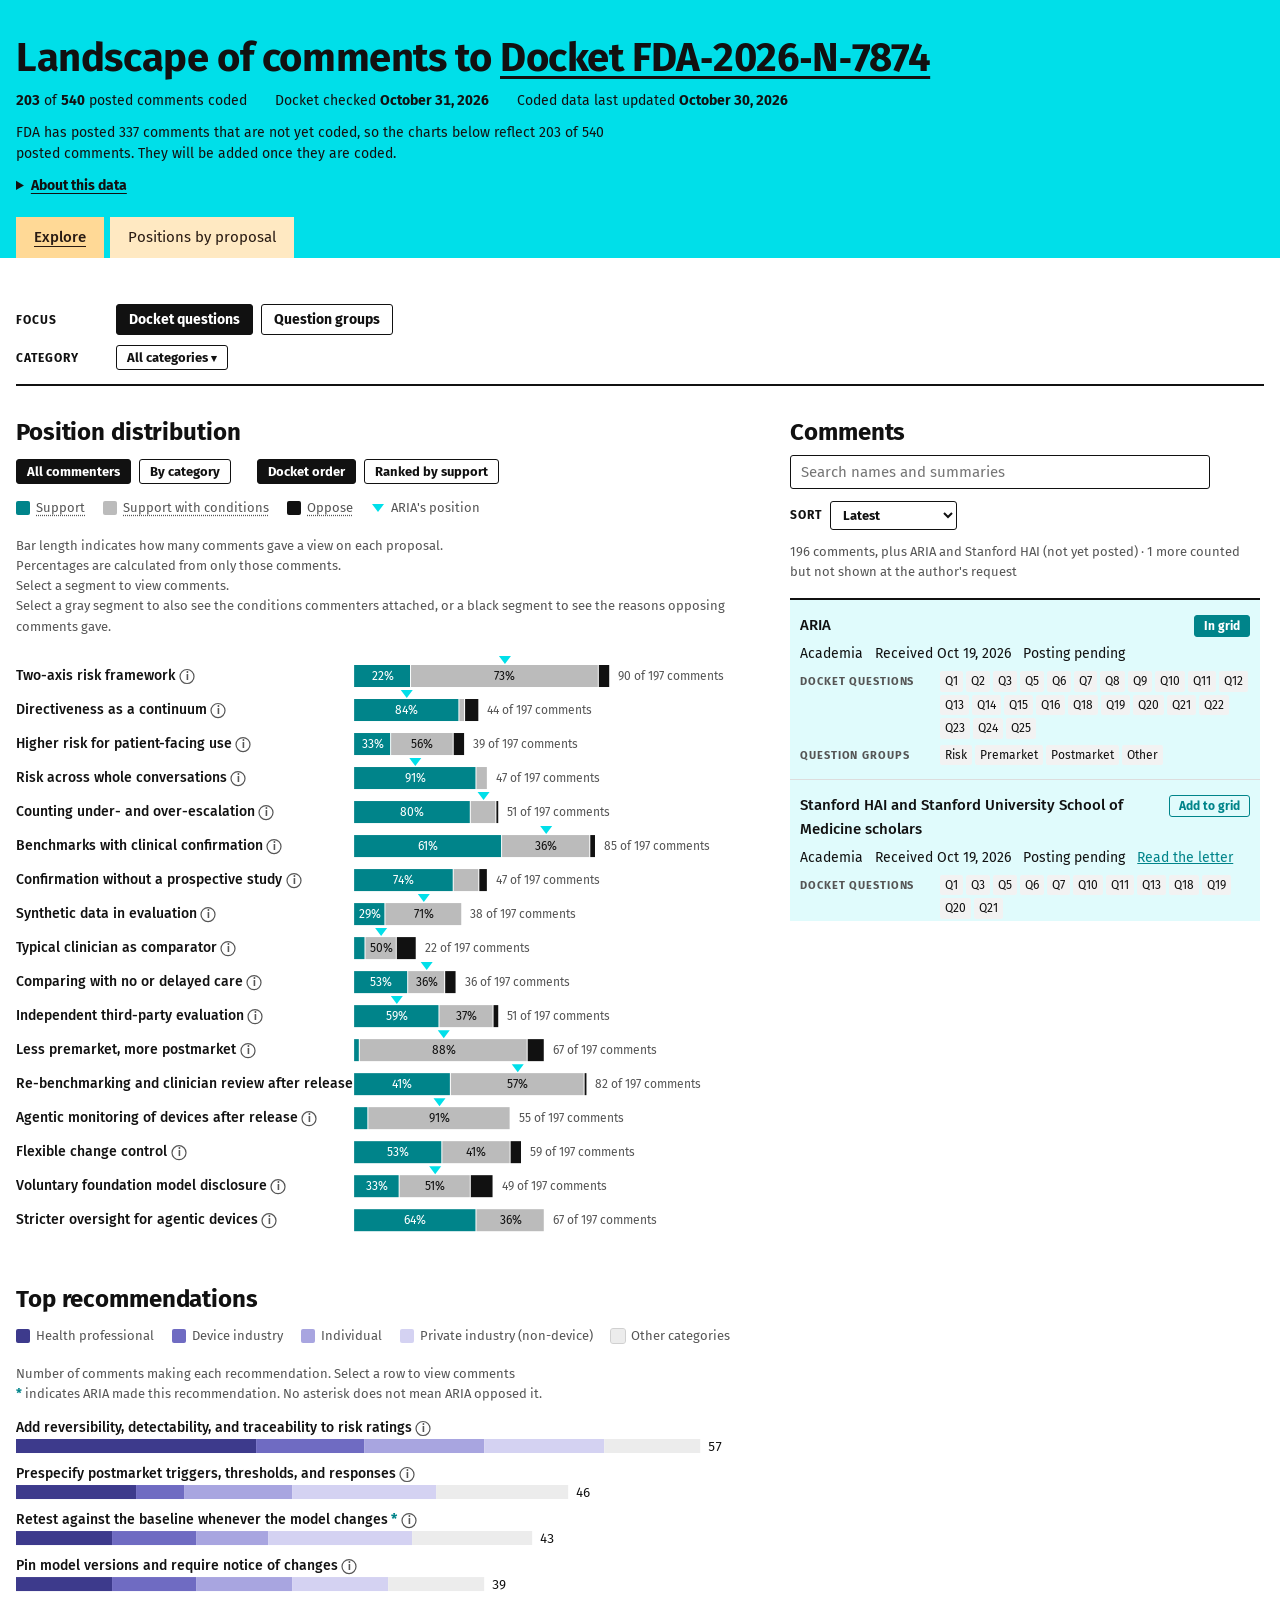
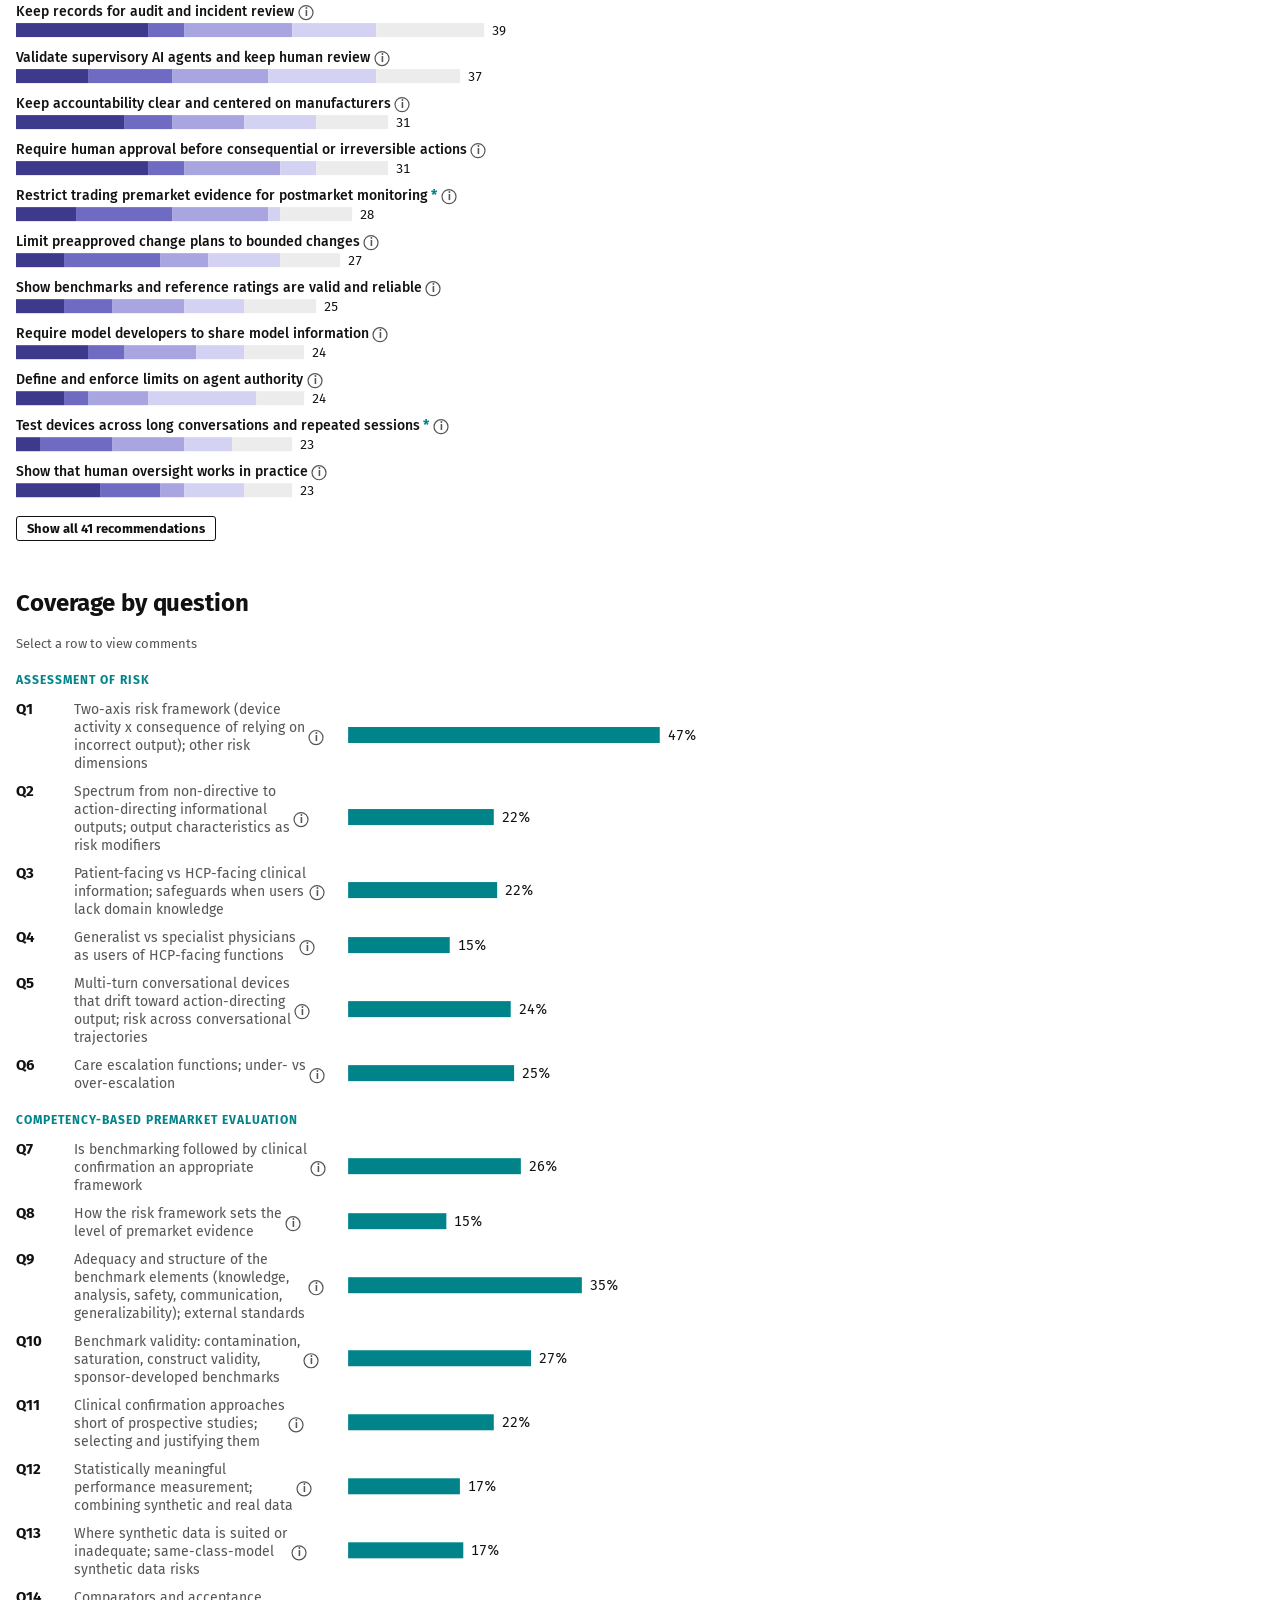
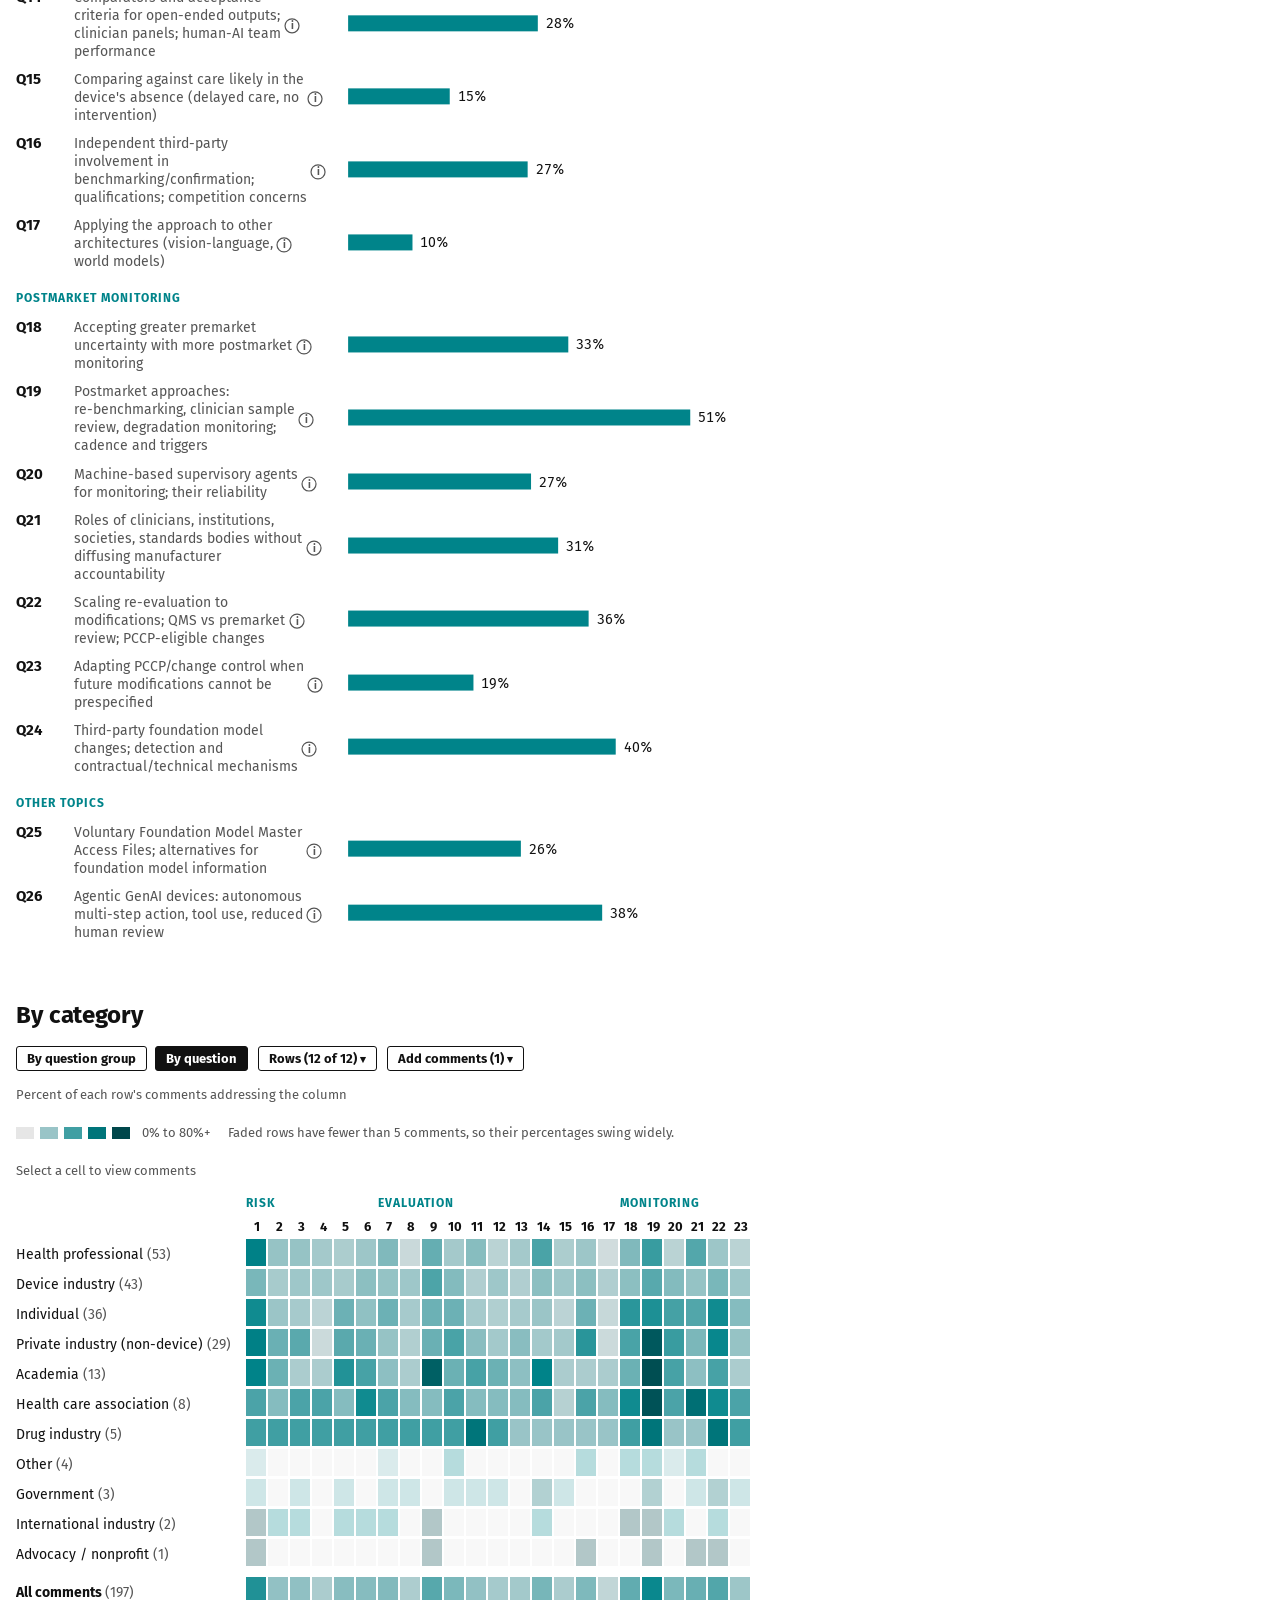
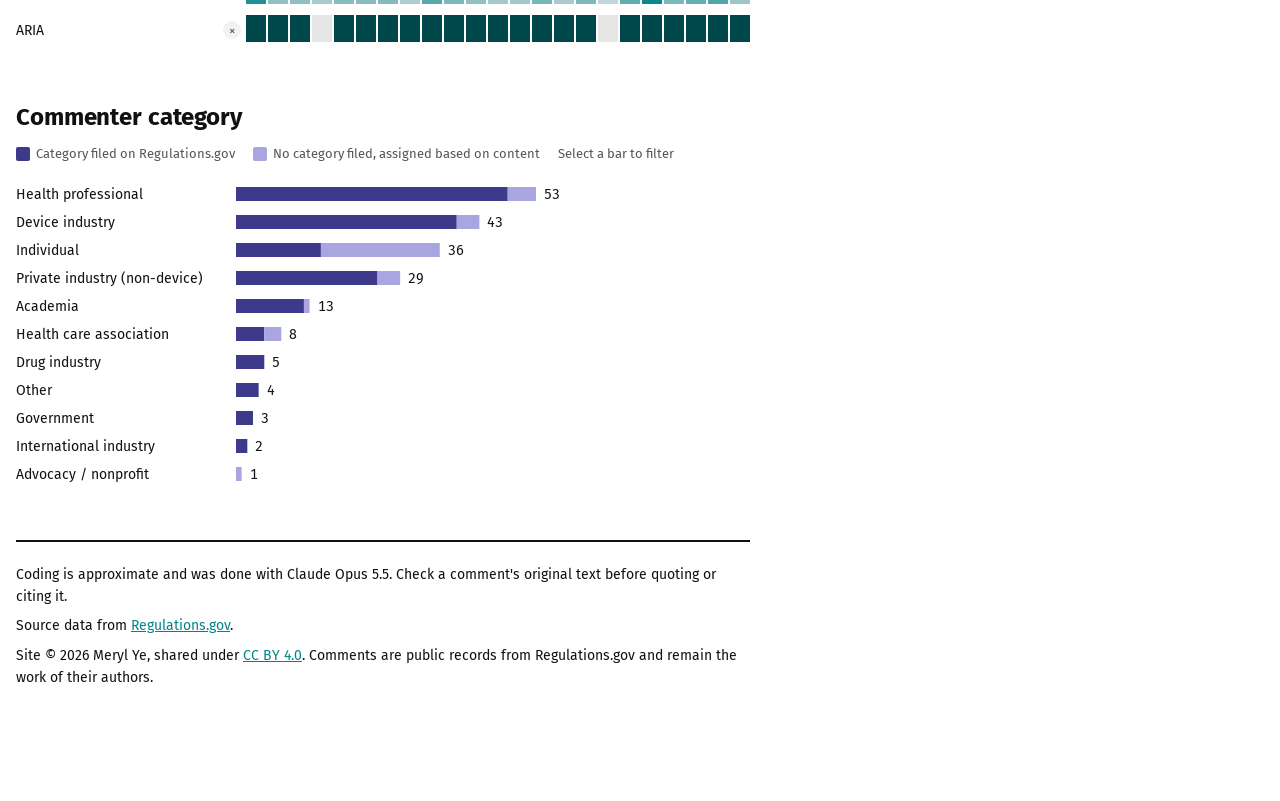
==== index.html @ 8a5c1eda "Show posted vs coded counts and explain how the data is collected and updated Co-Authored-By: Claude" ====
<!doctype html>
<html lang="en">
<head>
<meta charset="utf-8">
<meta name="viewport" content="width=device-width, initial-scale=1, viewport-fit=cover">
<title>Docket Lens</title>
<link rel="preconnect" href="https://fonts.googleapis.com">
<link rel="preconnect" href="https://fonts.gstatic.com" crossorigin>
<link rel="stylesheet" href="https://fonts.googleapis.com/css2?family=Fira+Sans:wght@400;500;700&display=swap">
<style>
/* Layout: full-bleed cyan title band, condensed caps headings, square black controls on white, then the overview chart, the category grid, the category bar chart, and the comment table. Single light theme in ARIA's cyan and teal. */
:root {
  --cream: #f2f2f2;
  --white: #ffffff;
  --ink: #111111;
  --muted: #555555;
  --rule: #dddddd;
  --sand: #e6e6e6;
  --teal: #00848a;
  --teal-deep: #00474b;
  --cyan: #00dfe9;
  --gold: #ffd996;
  --cond: "Fira Sans Condensed", "Arial Narrow", Arial, sans-serif;
  --serif: "Newsreader", Georgia, "Times New Roman", serif;
  --sans: "Fira Sans", Arial, sans-serif;
  color-scheme: light;
}
* { box-sizing: border-box; }
html, body { margin: 0; }
body {
  background: var(--white); color: var(--ink); font: 16px/1.55 var(--sans);
  padding-left: max(16px, env(safe-area-inset-left, 0px));
  padding-right: max(16px, env(safe-area-inset-right, 0px));
}
.wrap { max-width: 1480px; margin: 0 auto; }
a { color: var(--teal); }
a:focus-visible, button:focus-visible, input:focus-visible, [tabindex]:focus-visible { outline: 3px solid var(--cyan); outline-offset: 2px; }
header { padding-block: 36px 28px; display: grid; gap: 10px; min-width: 0; background: var(--cyan); box-shadow: 0 0 0 100vmax var(--cyan); clip-path: inset(0 -100vmax); }
.eyebrow { font-size: 15px; color: var(--ink); }
h1 { font: 700 40px/1.1 var(--sans); margin: 0; letter-spacing: -.01em; white-space: nowrap; }
h1 a { color: var(--ink); text-decoration-thickness: 3px; text-underline-offset: 5px; }
.lede { font-size: 19px; max-width: 60ch; margin: 0; }
.facts { display: flex; flex-wrap: wrap; gap: 6px 28px; font-size: 14px; color: var(--ink); }
.facts b { color: var(--ink); font-weight: 700; font-variant-numeric: tabular-nums; }
.gap-note { font-size: 14px; margin: 0; max-width: 75ch; }
.about { font-size: 14px; max-width: 75ch; }
.about summary { cursor: pointer; font-weight: 700; text-decoration: underline; text-underline-offset: 3px; width: fit-content; }
.about p { margin: 8px 0 0; }
.controls {
  position: sticky; top: env(safe-area-inset-top, 0px); z-index: 5; background: var(--white);
  border-bottom: 2px solid var(--ink); padding-block: 14px; display: grid; gap: 10px;
}
body::before { content: ""; position: fixed; inset: 0 0 auto; height: env(safe-area-inset-top, 0px); z-index: 10; background: var(--white); }
.group { display: flex; flex-wrap: wrap; align-items: center; gap: 8px; }
.label { font: 700 12px var(--sans); letter-spacing: .08em; text-transform: uppercase; color: var(--ink); min-width: 92px; }
.pill { font: 700 14px var(--sans); padding: 6px 12px; border-radius: 3px; border: 1.5px solid var(--ink); background: var(--white); color: var(--ink); cursor: pointer; }
.pill:hover { background: var(--cream); }
.pill[aria-pressed="true"] { background: var(--ink); color: var(--white); }
.pill.small { font-size: 13px; padding: 4px 10px; border-width: 1px; }
main { display: grid; gap: 56px; padding-block: 40px 64px; }
main > *, section { min-width: 0; }
h2 { font: 700 clamp(20px, 2vw, 24px)/1.2 var(--sans); margin: 0 0 12px; letter-spacing: -.005em; }
.sub { color: var(--muted); font-size: 15px; margin: 0 0 18px; max-width: 72ch; }
.panel { background: var(--white); padding-block: 4px; min-width: 0; }
.insight { display: grid; grid-template-columns: repeat(auto-fit, minmax(240px, 1fr)); gap: 16px 28px; margin-bottom: 20px; font-size: 15px; }
.insight strong { display: block; font-size: 12px; letter-spacing: .08em; text-transform: uppercase; color: var(--teal); margin-bottom: 4px; }
.legend { display: flex; gap: 18px; flex-wrap: wrap; font-size: 13px; color: var(--muted); margin-bottom: 12px; align-items: center; }
.legend span { display: inline-flex; align-items: center; gap: 6px; }
.sw { width: 14px; height: 14px; border-radius: 2px; display: inline-block; }
.ramp { display: inline-flex; gap: 2px; }
.ramp i { width: 18px; height: 12px; display: inline-block; }
.chart { overflow-x: auto; }
.chart svg { display: block; }
.row, .cell { cursor: pointer; }
.row:hover .hit, .row.on .hit { fill: var(--cream); }
.cell:hover { stroke: var(--ink); stroke-width: 1.5; }
.two { display: grid; grid-template-columns: repeat(auto-fit, minmax(320px, 1fr)); gap: 40px; }
.dd { position: relative; }
.dd summary { list-style: none; display: inline-block; }
.dd summary::-webkit-details-marker { display: none; }
.dd summary::after { content: " ▾"; font-size: 11px; }
.dd[open] summary { background: var(--ink); color: var(--white); }
.menu { position: absolute; z-index: 6; top: calc(100% + 6px); left: 0; background: var(--white); border: 1.5px solid var(--ink); border-radius: 3px; padding: 8px; width: 300px; max-width: calc(100vw - 40px); display: grid; gap: 2px; }
.menu.wide { width: 420px; }
.menu .list { max-height: 300px; overflow-y: auto; display: grid; gap: 2px; margin-top: 8px; }
.menu label { display: flex; gap: 8px; align-items: flex-start; font-size: 14px; padding: 5px 6px; border-radius: 4px; cursor: pointer; }
.menu label:hover { background: var(--cream); }
.menu input[type=checkbox] { accent-color: var(--teal); margin-top: 3px; }
.menu .num { color: var(--muted); font-variant-numeric: tabular-nums; }
.menu .field { width: 100%; }
.adder { display: flex; flex-wrap: wrap; gap: 10px; align-items: center; margin-bottom: 14px; }
.field { font: 15px var(--sans); padding: 7px 10px; border: 1.5px solid var(--ink); border-radius: 3px; background: var(--white); color: var(--ink); min-width: 0; width: min(100%, 420px); }
.note { font-size: 13px; color: var(--muted); }
.textbtn { font: 700 13px var(--sans); border: 0; background: none; color: var(--teal); cursor: pointer; padding: 0; }
.tablewrap { overflow-x: auto; background: var(--white); border-top: 2px solid var(--ink); }
table { border-collapse: collapse; width: 100%; min-width: 820px; font-size: 14px; }
th { text-align: left; font: 700 12px var(--sans); letter-spacing: .08em; text-transform: uppercase; color: var(--ink); padding: 12px; border-bottom: 1px solid var(--ink); white-space: nowrap; }
td { padding: 12px; border-bottom: 1px solid var(--rule); vertical-align: top; }
tr:last-child td { border-bottom: 0; }
td.id { font-variant-numeric: tabular-nums; white-space: nowrap; }
td.num { font-variant-numeric: tabular-nums; text-align: right; }
.qs { display: flex; flex-wrap: wrap; gap: 3px; }
.q { font-size: 12px; padding: 1px 5px; border-radius: 2px; background: var(--cream); }
.tag { font-size: 12px; color: var(--muted); }
.inferred { font-size: 12px; color: var(--muted); font-style: italic; }
.aria-row td { background: #e0fbfc; }
.cmp { font: 700 12px var(--sans); padding: 3px 9px; border-radius: 3px; border: 1px solid var(--teal); background: transparent; color: var(--teal); cursor: pointer; white-space: nowrap; }
.cmp[aria-pressed="true"] { background: var(--teal); color: var(--white); }
.sortby { display: inline-flex; align-items: center; gap: 8px; }
.select { font: 700 13px var(--sans); padding: 5px 8px; border: 1.5px solid var(--ink); border-radius: 3px; background: var(--white); color: var(--ink); }
.filters { display: flex; flex-wrap: wrap; gap: 12px; align-items: center; margin-bottom: 14px; }
.empty { color: var(--muted); padding: 28px; text-align: center; }
.more { margin-top: 12px; }
footer { border-top: 2px solid var(--ink); padding-block: 22px 40px; font-size: 14px; color: var(--ink); display: grid; gap: 8px; }
footer p { margin: 0; }
.split { display: grid; gap: 40px; padding-block: 32px 0; }
.split > * { min-width: 0; }
#gridSection { scroll-margin-top: calc(var(--ctl-h, 70px) + 16px); }
#grid { scroll-margin-bottom: 16px; }
.left { display: grid; gap: 48px; align-content: start; min-width: 0; padding-bottom: 8px; }
.side { min-width: 0; }
.side h2 { margin-bottom: 8px; }
.list { border-top: 2px solid var(--ink); }
.card { display: grid; gap: 6px; padding: 14px 2px; border-bottom: 1px solid var(--rule); }
.card .top { display: flex; justify-content: space-between; gap: 10px; align-items: baseline; }
.card .who { font-weight: 500; font-size: 15px; }
.card .meta { font-size: 14px; color: var(--ink); display: flex; flex-wrap: wrap; gap: 4px 12px; }
.card .meta a { font-variant-numeric: tabular-nums; }
.card .sum { font-size: 14px; margin: 0; }
.card.aria { background: #e0fbfc; padding-inline: 10px; }
.themes { font-size: 12px; color: var(--muted); }
.facet { display: grid; grid-template-columns: 132px minmax(0, 1fr); gap: 8px; align-items: baseline; font-size: 13px; }
.facet > span:first-child { font: 700 11px var(--sans); letter-spacing: .08em; text-transform: uppercase; color: var(--muted); }
.facet .none { color: var(--muted); }
@media (min-width: 1100px) {
  .split { grid-template-columns: minmax(0, 1.55fr) minmax(360px, 1fr); }
  .split { align-items: start; }
  .side { position: sticky; top: calc(var(--ctl-h, 70px) + env(safe-area-inset-top, 0px) + 16px); max-height: calc(100vh - var(--ctl-h, 70px) - 32px); overflow-y: auto; padding: 0 4px 16px 0; overscroll-behavior: contain; }
  .side .head { position: sticky; top: 0; background: var(--white); z-index: 2; padding-bottom: 2px; }
}
.tipbox { position: fixed; z-index: 60; max-width: min(400px, calc(100vw - 32px)); background: var(--white); border: 1.5px solid var(--ink); border-radius: 3px; padding: 10px 12px; font: 13px/1.5 var(--sans); color: var(--ink); box-shadow: 0 4px 14px rgba(0,0,0,.14); pointer-events: none; }
.tipbox .tt { font-weight: 700; margin-bottom: 4px; }
.tipbox .qt { margin: 0 0 6px; padding-left: 9px; border-left: 3px solid var(--cyan); }
.tipbox .src { font-size: 11px; color: var(--muted); margin-bottom: 6px; }
.tipbox .lab { font-size: 11px; font-weight: 700; letter-spacing: .06em; text-transform: uppercase; color: var(--muted); margin-top: 6px; }
.ic { display: inline-flex; align-items: center; justify-content: center; width: 15px; height: 15px; border: 1.2px solid var(--muted); border-radius: 50%; font: 700 10px/1 var(--sans); color: var(--muted); margin-left: 5px; cursor: help; vertical-align: 1px; }
svg .infoi { cursor: help; }
svg .infoi:hover circle, svg .infoi:focus circle, .ic:hover, .ic:focus { stroke: var(--teal); border-color: var(--teal); color: var(--teal); }
[data-tip]:not(.infoi):not(.ic) { cursor: help; }
@media (prefers-reduced-motion: no-preference) { .bar { transition: width .25s ease; } }
.opp[hidden] { display: none; }
@keyframes flash { 0% { box-shadow: 0 0 0 3px #00dfe9; } 100% { box-shadow: 0 0 0 3px rgba(0,223,233,0); } }
.flash { animation: flash 1.6s ease-out; }
.card .sum mark { background: #fff3c4; padding: 0 1px; }
.card .sum .src { color: var(--muted); }
.opp { border-left: 3px solid #00dfe9; padding: 6px 0 6px 14px; margin-top: 8px; display: grid; gap: 8px; }
.opp p { margin: 0; font-size: 13px; color: var(--muted); }
.opp ul { margin: 0; padding-left: 18px; display: grid; gap: 6px; font-size: 14px; }
</style>
<link rel="stylesheet" href="views.css">
</head>
<body>
<div class="wrap">
<header>
  <h1>Landscape of comments to <a href="https://www.regulations.gov/docket/FDA-2026-N-7874" target="_blank" rel="noopener">Docket FDA&#8209;2026&#8209;N&#8209;7874</a></h1>
  <div class="facts" id="facts"><span>Loading comments…</span></div>
  <p class="gap-note" id="gap-note" hidden></p>
  <details class="about">
    <summary>About this data</summary>
    <p>Comments are downloaded from the Regulations.gov public API for this docket, with their attached files. Regulations.gov shows only comments FDA has reviewed and posted. FDA posts them in batches, so the docket can hold more comments than this site includes, and comments filed but not yet posted appear in neither.</p>
    <p>A script checks the docket once a day through November 21, 2026, and updates the posted count above. New comments are added to the charts after each one is read and coded, which can take several days. "Coded data last updated" is the date coded comments were last added or changed.</p>
    <p>Each comment was read in full and coded by Claude Opus 5.5 against a written codebook, with checks by separate instances of the same model. No codes have been checked by a person. Comments filed twice are counted once. One comment is counted but not shown, at its author's request. Comments known to be filed but not yet posted, such as ARIA's and Stanford HAI's, are listed but not counted.</p>
    <p>Methods, codebooks, and code are on <a href="https://github.com/merylye/docket-lens" target="_blank" rel="noopener">GitHub</a>.</p>
  </details>
  <nav class="tabs" role="tablist" aria-label="Views">
    <button type="button" class="tab" role="tab" data-view="explore" aria-selected="true">Explore</button>
    <button type="button" class="tab" role="tab" data-view="proposals" aria-selected="false">Positions by proposal</button>
  </nav>
</header>
<div id="view-explore" class="view" role="tabpanel">

<div class="controls" role="toolbar" aria-label="Chart controls">
  <div class="group"><span class="label">Focus</span>
    <span id="lens" class="group">
      <button type="button" class="pill" data-v="questions" aria-pressed="true">Docket questions</button>
      <button type="button" class="pill" data-v="sections" aria-pressed="false">Question groups</button>
    </span>
  </div>
  <div class="group"><span class="label">Category</span>
    <details class="dd" id="catDD"><summary class="pill small">All categories</summary><div class="menu" id="catMenu"></div></details>
  </div>
</div>

<main class="split">
<div class="left">
  <section id="posSection">
    <h2>Position distribution</h2>
    <div class="adder">
      <span id="posView" class="group">
        <button type="button" class="pill small" data-v="all" aria-pressed="true">All commenters</button>
        <button type="button" class="pill small" data-v="cat" aria-pressed="false">By category</button>
      </span>
      <span id="posSort" class="group" style="margin-left:16px">
        <button type="button" class="pill small" data-v="docket" aria-pressed="true">Docket order</button>
        <button type="button" class="pill small" data-v="support" aria-pressed="false">Ranked by support</button>
      </span>
    </div>
    <div class="legend">
      <span data-tip="stance:support" tabindex="0" style="text-decoration:underline dotted;text-underline-offset:3px"><i class="sw" style="background:#00848a"></i>Support</span>
      <span data-tip="stance:conditional" tabindex="0" style="text-decoration:underline dotted;text-underline-offset:3px"><i class="sw" style="background:#bbbbbb"></i>Support with conditions</span>
      <span data-tip="stance:oppose" tabindex="0" style="text-decoration:underline dotted;text-underline-offset:3px"><i class="sw" style="background:#111111"></i>Oppose</span>
      <span id="ariaMark" hidden><svg width="14" height="10" aria-hidden="true"><path d="M 1 1 L 13 1 L 7 9 Z" fill="#00dfe9"></path></svg>ARIA's position</span>
      <span id="posNote" style="flex-basis:100%;display:block">Bar length indicates how many comments gave a view on each proposal.<br>Percentages are calculated from only those comments.<br>Select a segment to view comments.</span>
    </div>
    <div class="chart" id="pos"></div>
    <div class="opp" id="oppPanel" hidden></div>
  </section>

  <section id="recSection">
    <h2>Top recommendations</h2>
    <div class="legend" id="recLegend"></div>
    <div class="chart" id="recs"></div>
    <button type="button" class="pill small" id="recMore" style="margin-top:10px">Show all recommendations</button>
  </section>

  <section id="covSection">
    <h2 id="covTitle">Coverage by question</h2>
    <div class="panel">
      <div class="legend">
        <span>Select a row to view comments</span>
      </div>
      <div class="chart" id="main"></div>
    </div>
  </section>

  <section id="gridSection">
    <h2>By category</h2>
    <div class="panel">
      <div class="adder">
        <span id="gcols" class="group">
          <button type="button" class="pill small" data-v="sections" aria-pressed="false">By question group</button>
          <button type="button" class="pill small" data-v="questions" aria-pressed="true">By question</button>
        </span>
        <details class="dd" id="rowsDD"><summary class="pill small">Rows</summary><div class="menu" id="rowMenu"></div></details>
        <details class="dd" id="addDD"><summary class="pill small">Add comments</summary><div class="menu wide">
          <input class="field" id="addSearch" type="search" placeholder="Search by commenter or number" aria-label="Search comments to add">
          <div id="addMenu" class="list"></div></div></details>
        <span class="note" id="addNote"></span>
      </div>
      <div class="legend">
        <span>Percent of each row's comments addressing the column</span>
        <span class="ramp" id="rampKey"></span>
        <span>Select a cell to view comments</span>
      </div>
      <div class="chart" id="grid"></div>
    </div>
  </section>

  <section>
    <h2>Commenter category</h2>
    <div class="legend"><span><i class="sw" style="background:#3d3a8c"></i>Category filed on Regulations.gov</span><span><i class="sw" style="background:#a8a5e0"></i>No category filed, assigned based on content</span><span>Select a bar to filter</span></div>
    <div class="panel chart" id="types-chart"></div>
  </section>

  <footer>
  <p>Coding is approximate and was done with Claude Opus 5.5. Check a comment's original text before quoting or citing it.</p>
  <p>Source data from <a href="https://www.regulations.gov/docket/FDA-2026-N-7874/comments">Regulations.gov</a>.</p>
  <p>Site © 2026 Meryl Ye, shared under <a href="https://creativecommons.org/licenses/by/4.0/">CC BY 4.0</a>. Comments are public records from Regulations.gov and remain the work of their authors.</p>
</footer>
</div>
  <aside class="side" id="side" aria-label="Comments">
    <div class="head">
      <h2>Comments</h2>
      <div class="filters">
        <input class="field" id="search" type="search" placeholder="Search names and summaries" aria-label="Search comments by name or summary">
        <label class="sortby"><span class="label" style="min-width:0">Sort</span>
          <select id="sort" class="select" aria-label="Sort comments">
            <option value="latest" selected>Latest</option>
            <option value="earliest">Earliest</option>
            <option value="alpha">Alphabetical</option>
            <option value="least">Least coverage</option>
            <option value="most">Most coverage</option>
          </select></label>
        <span id="selNote" class="note"></span>
        <button type="button" class="textbtn" id="clear" hidden>Clear selection</button>
      </div>
    </div>
    <div class="list" id="rows"><p class="empty">Loading…</p></div>
    <button type="button" class="pill small more" id="more" hidden>Show all comments</button>
  </aside>
</main>
</div>
<div id="view-proposals" class="view" role="tabpanel" hidden></div>


</div>

<script>
const state = { posView: "all", posSort: "docket", recAll: false, sort: "latest", lens: "questions", weight: "count", types: new Set(), sel: null, cat: null, q: "", all: false, pinned: ["ARIA"], hidden: new Set(), gcols: "questions" };
let D = null, META = null, BYID = {};

const esc = s => String(s ?? "").replace(/[&<>"']/g, c => ({ "&": "&amp;", "<": "&lt;", ">": "&gt;", '"': "&quot;", "'": "&#39;" }[c]));
const pct = x => Math.round(x * 100) + "%";
const short = id => id.replace("FDA-2026-N-7874-", "");
// Comments filed but not yet posted by FDA. Shown in the list and grid, never counted in the charts.
const PENDING = () => (META && META.pending) || [];
const nameOf = c => c.org || c.title.replace(/^Comment from /, "");

function sectionOf(n) { return META.questions.find(q => q.n === n).section; }
function itemsFor(c, lens) {
  if (lens === "questions") return c.q_addr.map(String);
  if (lens === "sections") return [...new Set(c.q_addr.map(sectionOf))];
  if (lens === "pos") return posItems(c);
  if (lens === "recs") return c.recs || [];
  return c.topics;
}
const STANCE = { support: "support", conditional: "support with conditions", oppose: "oppose" };
function posItems(c) {
  const out = Object.entries(c.pos || {}).filter(([, v]) => v).map(([k, v]) => k + ":" + v);
  for (const [k, gs] of Object.entries(c.conds || {})) for (const g of gs) out.push(k + ":conditional:" + g);
  return out;
}
const dupCount = () => D.reduce((n, c) => n + ((c.also_filed || []).length), 0);
const condsOf = key => (META.conditions || {})[key] || [];
function catalog(lens) {
  if (lens === "pos") return META.proposals.flatMap(p => [...Object.keys(STANCE).map(s => ({ key: p.key + ":" + s, label: `${STANCE[s]} on ${p.label.toLowerCase()}`, phrase: `that ${({ support: "support", conditional: "support with conditions", oppose: "oppose" })[s]} “${p.label}”` })),
    ...condsOf(p.key).map(g => ({ key: p.key + ":conditional:" + g.key, label: g.label, phrase: `that support “${p.label}” on the condition “${g.label}”` }))]);
  if (lens === "recs") return META.recs.map(x => ({ key: x.key, label: x.label, phrase: `recommending “${x.label}”` }));
  if (lens === "questions") return META.questions.map(q => ({ key: String(q.n), label: "Q" + q.n, desc: q.label, group: q.section }));
  if (lens === "sections") return META.sections.map(s => ({ key: s.key, label: s.label, desc: "Section " + s.key }));
  return META.topics.map(t => ({ key: t.key, label: t.key, desc: "" }));
}
function ariaItems(lens) {
  const a = META.aria;
  if (lens === "questions") return a.q_addr.map(String);
  if (lens === "sections") return [...new Set(a.q_addr.map(sectionOf))];
  if (lens === "pos") return posItems(a);
  if (lens === "recs") return a.recs || [];
  return a.topics;
}
const w = () => 1;
const readable = () => D.filter(c => !c.unreadable);
function filtered() { return readable().filter(c => state.types.size === 0 || state.types.has(c.commenter_type)); }
function shareOf(pool, key, lens) {
  const total = pool.reduce((s, c) => s + w(c), 0);
  if (!total) return null;
  return pool.filter(c => itemsFor(c, lens).includes(key)).reduce((s, c) => s + w(c), 0) / total;
}

/* Information tooltips */
function tipHTML(key) {
  const i = key.indexOf(":"), kind = key.slice(0, i), id = key.slice(i + 1), T = META.tips || {};
  if (kind === "q" && T.q[id]) return `<div class="tt">${esc(T.q[id].title)}</div><div class="qt">${esc(T.q[id].quote)}</div>`;
  if (kind === "sec" && T.sec[id]) return `<div class="tt">${esc(T.sec[id].title)}</div><div>${esc(T.sec[id].body)}</div>`;
  if (kind === "pos" && T.pos[id]) { const p = META.proposals.find(x => x.key === id); return `<div class="tt">${esc(p ? p.label : id)}</div><div class="qt">${esc(T.pos[id].quote)}</div><div class="src">${esc(T.pos[id].title)}</div><div class="lab">Explanation</div><div>${esc(T.pos[id].body)}</div>`; }
  if (kind === "rec") { const g = META.recs.find(x => x.key === id); return g ? `<div class="tt">${esc(g.label)}</div><div>${esc(g.desc || "")}</div>` : ""; }
  if (kind === "theme" && T.theme[id]) return `<div class="tt">${esc(id)}</div><div>${esc(T.theme[id].body)}</div>`;
  if (kind === "aria") { const a = META.aria, v = (a.pos || {})[id], qs = (a.position_quotes || {})[id] || [], p = META.proposals.find(x => x.key === id); return `<div class="tt">ARIA: ${esc(v ? { support: "Support", conditional: "Support with conditions", oppose: "Oppose" }[v] : "No position")}</div><div class="src">${esc(p ? p.label : "")}</div>${qs.map(q => `<div class="qt">“${esc(q)}”</div>`).join("")}<div class="src">From ARIA's comment</div>`; }
  if (kind === "stance" && T.stance[id]) return `<div class="tt">${esc({ support: "Support", conditional: "Support with conditions", oppose: "Oppose" }[id])}</div><div>${esc(T.stance[id].body)}</div>`;
  return "";
}
function addIcons(root) {
  root.querySelectorAll("svg text[data-icon]").forEach(t => {
    let b; try { b = t.getBBox(); } catch (e) { return; }
    if (!b.width) return;
    const mw = +t.getAttribute("data-maxw") || Infinity, g = document.createElementNS("http://www.w3.org/2000/svg", "g"), cx = b.x + Math.min(b.width, mw) + 11, cy = b.y + b.height / 2 + 1;
    g.setAttribute("class", "infoi"); g.setAttribute("data-tip", t.getAttribute("data-tip")); g.setAttribute("tabindex", "0"); g.setAttribute("role", "button"); g.setAttribute("aria-label", "More information");
    g.innerHTML = `<circle cx="${cx}" cy="${cy}" r="7" fill="#ffffff" stroke="#555555" stroke-width="1.2"></circle><text x="${cx}" y="${cy + 3.5}" font-size="10" font-weight="700" text-anchor="middle" fill="#555555" font-family="Fira Sans, Arial, sans-serif" style="pointer-events:none">i</text>`;
    t.removeAttribute("data-tip");
    const host = t.parentNode.getAttribute("clip-path") ? t.parentNode : t;
    host.parentNode.insertBefore(g, host.nextSibling);
    if (isFinite(mw) && b.width > mw) {
      t.classList.add("over"); t.dataset.shift = Math.ceil(b.width - mw + 8);
      const fade = document.createElementNS("http://www.w3.org/2000/svg", "rect");
      fade.setAttribute("x", b.x + mw - 36); fade.setAttribute("y", b.y - 2); fade.setAttribute("width", 37); fade.setAttribute("height", b.height + 4);
      fade.setAttribute("fill", "url(#qfade)"); fade.setAttribute("class", "ell"); fade.style.pointerEvents = "none"; fade.style.transition = "opacity .2s";
      host.parentNode.insertBefore(fade, g);
    }
  });
}
function initScroll() {
  const reduce = matchMedia("(prefers-reduced-motion: reduce)").matches;
  const start = t => { if (reduce || !t.dataset.shift) return; const d = +t.dataset.shift; t.style.transition = `transform ${Math.max(1.5, d / 45)}s linear .35s`; t.style.transform = `translateX(-${d}px)`; const e = t.closest("g.row") && t.closest("g.row").querySelector(".ell"); if (e) e.style.opacity = 0; };
  const stop = t => { t.style.transition = "transform .3s ease"; t.style.transform = "none"; const e = t.closest("g.row") && t.closest("g.row").querySelector(".ell"); if (e) e.style.opacity = 1; };
  document.addEventListener("mouseover", e => { const row = e.target.closest && e.target.closest("#main g.row"); if (!row) return; const t = row.querySelector("text.qscroll.over"); if (t && !row.contains(e.relatedTarget)) start(t); });
  document.addEventListener("mouseout", e => { const row = e.target.closest && e.target.closest("#main g.row"); if (!row || row.contains(e.relatedTarget)) return; const t = row.querySelector("text.qscroll.over"); if (t) stop(t); });
}
let tipPinned = null;
function showTip(el) {
  const html = tipHTML(el.getAttribute("data-tip") || ""); if (!html) return;
  const box = document.getElementById("tipbox"); box.innerHTML = html; box.hidden = false;
  const r = el.getBoundingClientRect(), bw = box.offsetWidth, bh = box.offsetHeight;
  let x = Math.min(Math.max(16, r.left), window.innerWidth - bw - 16), y = r.bottom + 8;
  if (y + bh > window.innerHeight - 8) y = Math.max(8, r.top - bh - 8);
  box.style.left = x + "px"; box.style.top = y + "px";
}
function hideTip() { document.getElementById("tipbox").hidden = true; tipPinned = null; }
function initTips() {
  const target = e => e.target.closest && e.target.closest("[data-tip]");
  document.addEventListener("mouseover", e => { const t = target(e); if (t) showTip(t); else if (!tipPinned) document.getElementById("tipbox").hidden = true; });
  document.addEventListener("focusin", e => { const t = target(e); if (t) showTip(t); });
  document.addEventListener("focusout", e => { if (target(e)) hideTip(); });
  document.addEventListener("click", e => {
    const t = target(e);
    if (t && (t.classList.contains("infoi") || t.classList.contains("ic"))) { e.stopPropagation(); e.preventDefault(); if (tipPinned === t) hideTip(); else { showTip(t); tipPinned = t; } }
    else if (!t) hideTip();
  }, true);
  document.addEventListener("keydown", e => { if (e.key === "Escape") hideTip(); });
  window.addEventListener("scroll", () => { if (!tipPinned) document.getElementById("tipbox").hidden = true; }, { passive: true, capture: true });
}

/* Position distribution */
const SCOL = { support: "#00848a", conditional: "#bbbbbb", oppose: "#111111" };
function stanceCounts(pool, key) {
  const n = { support: 0, conditional: 0, oppose: 0 };
  pool.forEach(c => { const v = (c.pos || {})[key]; if (v) n[v]++; });
  n.total = n.support + n.conditional + n.oppose; return n;
}
const ff = 'font-family="Fira Sans, Arial, sans-serif"';
function stackedBar(x, y, w, h, n, key, out, sel) {
  let xx = x;
  ["support", "conditional", "oppose"].forEach(s => {
    if (!n[s]) return;
    const ww = n[s] / n.total * w, on = sel && sel.lens === "pos" && (sel.key === key + ":" + s || sel.key.startsWith(key + ":" + s + ":"));
    out.push(`<rect class="seg" data-key="${key}:${s}" tabindex="0" role="button" x="${xx}" y="${y}" width="${Math.max(ww - 1, 1)}" height="${h}" fill="${SCOL[s]}" stroke="${on ? "#00dfe9" : "none"}" stroke-width="3" style="cursor:pointer"><title>${n[s]} of ${n.total} ${STANCE[s]}</title></rect>`);
    if (ww > 30) out.push(`<text x="${xx + ww / 2}" y="${y + h / 2 + 4}" font-size="12" text-anchor="middle" fill="${s === "conditional" ? "#111111" : "#ffffff"}" ${ff} style="pointer-events:none">${Math.round(n[s] / n.total * 100)}%</text>`);
    xx += ww;
  });
}
function condPanel(p, pool, lw, bw, y0, out, aria) {
  const gs = condsOf(p.key), cond = pool.filter(c => (c.pos || {})[p.key] === "conditional");
  const rows = gs.map(g => ({ g, n: cond.filter(c => ((c.conds || {})[p.key] || []).includes(g.key)).length })).filter(r => r.n).sort((a, b) => (a.g.key === "other") - (b.g.key === "other") || b.n - a.n);
  const ah = aria && META.aria.conds ? (META.aria.conds[p.key] || []) : [];
  const lh = 22, top = y0 + 4, x = 12, barMax = Math.max(60, bw * .55), mx = Math.max(1, ...rows.map(r => r.n)), h = (rows.length + 1) * lh + (rows.length ? 52 : 8);
  out.push(`<rect x="0" y="${top}" width="3" height="${h - 8}" fill="#00dfe9"></rect>`);
  out.push(`<text x="${x}" y="${top + 15}" font-size="12" fill="#555555" ${ff}>${rows.length ? `Conditions named by the ${cond.length} comments that support it with conditions` : "No conditions recorded for these comments"}</text>`);
  const sel = state.sel && state.sel.key;
  rows.forEach((r, j) => {
    const yy = top + (j + 1) * lh, key = p.key + ":conditional:" + r.g.key, on = sel === key, star = ah.includes(r.g.key);
    out.push(`<g class="cnd" data-key="${esc(key)}" tabindex="0" role="button" aria-label="${esc(r.g.label)}: ${r.n} comments" style="cursor:pointer">
      <rect x="6" y="${yy}" width="${lw + bw - 6}" height="${lh - 2}" fill="${on ? "#e6fbfc" : "transparent"}"></rect>
      <text x="${x}" y="${yy + 15}" font-size="13" fill="#111111" ${on ? 'font-weight="700"' : ""} ${ff}>${esc(r.g.label)}${star ? '<tspan fill="#00848a" font-weight="700"> *</tspan>' : ""}</text>
      <rect x="${lw}" y="${yy + 5}" width="${Math.max(2, r.n / mx * barMax)}" height="${lh - 12}" fill="${SCOL.conditional}"></rect>
      <text x="${lw + r.n / mx * barMax + 6}" y="${yy + 15}" font-size="12" fill="#555555" ${ff}>${r.n}</text></g>`);
  });
  if (rows.length) {
    const fy = top + (rows.length + 1) * lh + 12;
    out.push(`<text x="${x}" y="${fy}" font-size="11" fill="#555555" ${ff}>A comment can name more than one condition.${ah.length ? " * ARIA named this condition." : ""}</text>`);
    out.push(`<text x="${x}" y="${fy + 15}" font-size="11" fill="#555555" ${ff}>Select a condition to view those comments. Select the gray segment again to close.</text>`);
  }
  return h;
}
function labelW(props) {
  const c = labelW.c || (labelW.c = document.createElement("canvas").getContext("2d"));
  c.font = "500 14px 'Fira Sans', Arial, sans-serif";
  return Math.ceil(Math.max(...props.map(p => c.measureText(p.label).width))) + 44;
}
function renderPos() {
  const el = document.getElementById("pos"), out = [];
  const shareOf = (pool, k) => { const n = stanceCounts(pool, k); return n.total ? [n.support / n.total, (n.support + n.conditional) / n.total] : [-1, -1]; };
  const sortPool = filtered();
  const props = state.posSort === "support" ? [...META.proposals].sort((a, b) => { const x = shareOf(sortPool, a.key), y = shareOf(sortPool, b.key); return y[0] - x[0] || y[1] - x[1]; }) : META.proposals;
  const cwid = el.clientWidth || 900, aria = state.pinned.includes("ARIA") ? META.aria.pos || {} : null;
  if (state.posView === "all") {
    const pool = filtered(), W = Math.max(560, cwid), lw = Math.min(Math.round(W * .46), labelW(props)), nw = 130, aw = 0, bw = W - lw - nw - 10, rh = 34;
    const maxT = Math.max(1, ...props.map(p => stanceCounts(pool, p.key).total));
    const sk = state.sel && state.sel.lens === "pos" ? state.sel.key : "", openKey = sk.includes(":conditional") ? sk.split(":")[0] : null;
    let yoff = 0;
    props.forEach((p, i) => {
      const y = i * rh + yoff, n = stanceCounts(pool, p.key);
      out.push(`<text x="0" y="${y + 21}" font-size="14" font-weight="500" fill="#111111" ${ff} data-tip="pos:${p.key}" data-icon="1">${esc(p.label)}</text>`);
      const len = n.total / maxT * bw;
      if (n.total) stackedBar(lw, y + 6, len, rh - 12, n, p.key, out, state.sel);
      out.push(`<text x="${lw + len + 8}" y="${y + 21}" font-size="12" fill="#555555" ${ff}>${n.total} of ${pool.length} comments</text>`);
      const v = aria ? aria[p.key] : null;
      if (v && n.total) {
        const order = ["support", "conditional", "oppose"], k = order.indexOf(v);
        let start = 0; for (let j = 0; j < k; j++) start += n[order[j]];
        const cx = lw + (start + n[v] / 2) / n.total * len, top = y - 3;
        out.push(`<g data-tip="aria:${p.key}" tabindex="0" role="button" aria-label="ARIA's position" style="cursor:help"><rect x="${cx - 9}" y="${top - 3}" width="18" height="13" fill="transparent"></rect><path d="M ${cx - 6} ${top} L ${cx + 6} ${top} L ${cx} ${top + 8} Z" fill="#00dfe9"></path></g>`);
      }
      if (openKey === p.key) yoff += condPanel(p, pool, lw, bw, y + rh, out, aria);
    });
    el.innerHTML = `<svg viewBox="0 -10 ${W} ${props.length * rh + yoff + 10}" width="100%">${out.join("")}</svg>`;
  } else {
    let cats = state.types.size ? [...state.types] : [...new Set(readable().map(c => c.commenter_type))].map(t => [t, readable().filter(c => c.commenter_type === t).length]).sort((a, b) => b[1] - a[1]).slice(0, 4).map(x => x[0]);
    const cols = [{ label: "All", pool: filtered() }, ...cats.map(t => ({ label: t, pool: readable().filter(c => c.commenter_type === t) }))];
    if (aria) cols.push({ label: "ARIA", aria: true });
    const W = Math.max(700, cwid), lw = Math.max(290, labelW(props)), cw = (W - lw) / cols.length, rh = 40, hh = 34;
    cols.forEach((c, j) => out.push(`<text x="${lw + j * cw + 4}" y="14" font-size="${cw < 130 ? 11 : 12}" font-weight="700" fill="#111111" ${ff}>${esc(({ "Health professional": "Health prof.", "Private industry (non-device)": "Private industry", "Health care association": "Health care assns.", "International industry": "Intl. industry" })[c.label] || c.label)}</text>${c.pool ? `<text x="${lw + j * cw + 4}" y="28" font-size="11" fill="#555555" ${ff}>${c.pool.length} comments</text>` : ""}`));
    props.forEach((p, i) => {
      const y = hh + i * rh;
      out.push(`<text x="0" y="${y + 22}" font-size="13" font-weight="500" fill="#111111" ${ff} data-tip="pos:${p.key}" data-icon="1">${esc(p.label)}</text>`);
      cols.forEach((c, j) => {
        const x = lw + j * cw + 4, w = cw - 12;
        if (c.aria) { const v = aria[p.key]; out.push(v ? `<rect x="${x}" y="${y + 8}" width="${w}" height="${rh - 16}" fill="${SCOL[v]}" data-tip="aria:${p.key}" tabindex="0"></rect>` : `<text x="${x}" y="${y + 22}" font-size="11" fill="#555555" ${ff}>No position</text>`); return; }
        const n = stanceCounts(c.pool, p.key);
        if (!n.total) { out.push(`<text x="${x}" y="${y + 22}" font-size="11" fill="#555555" ${ff}>None</text>`); return; }
        stackedBar(x, y + 8, w, rh - 22, n, p.key, out, null);
        out.push(`<text x="${x}" y="${y + rh - 2}" font-size="10" fill="#555555" ${ff}>${n.total} of ${c.pool.length}</text>`);
      });
    });
    el.innerHTML = `<svg viewBox="0 0 ${W} ${hh + props.length * rh}" width="100%">${out.join("")}</svg>`;
  }
  el.querySelectorAll(".seg").forEach(s => bindPick(s, () => { toggleSel(s.dataset.key, null, "pos"); const k = s.dataset.key; if (state.sel && k.endsWith(":conditional")) { const g = document.querySelector(`#pos .cnd[data-key^="${k.split(":")[0]}:"]`); if (g) { const r = g.getBoundingClientRect(); if (r.bottom > window.innerHeight) window.scrollBy({ top: r.bottom - window.innerHeight + 160, behavior: "smooth" }); } } }));
  el.querySelectorAll(".cnd").forEach(s => bindPick(s, () => toggleSel(s.dataset.key, null, "pos")));
  addIcons(el);
  document.getElementById("ariaMark").hidden = !(aria && state.posView === "all");
  renderOpp();
  document.getElementById("posNote").innerHTML = state.posView === "all"
    ? "Bar length indicates how many comments gave a view on each proposal.<br>Percentages are calculated from only those comments.<br>Select a segment to view comments.<br>Select a gray segment to also see the conditions commenters attached, or a black segment to see the reasons opposing comments gave." + (state.posSort === "support" ? "<br>Sorted by the share supporting without conditions. Proposals close together are effectively tied, since individual position codes are approximate." : "")
    : "Percentages are out of the comments in each column that gave a view on the proposal.";
}

function renderOpp() {
  const box = document.getElementById("oppPanel"), sk = state.sel && state.sel.lens === "pos" ? state.sel.key : "";
  if (state.posView !== "all" || !sk.endsWith(":oppose")) { box.hidden = true; box.innerHTML = ""; renderOpp.last = null; return; }
  const key = sk.split(":")[0], p = META.proposals.find(x => x.key === key), pool = filtered();
  const ids = new Set(pool.filter(c => (c.pos || {})[key] === "oppose").map(c => c.id));
  const rs = ((META.dissent || {})[key] || []).filter(r => ids.has(r.id));
  const opening = box.hidden; box.hidden = false;
  if (opening || renderOpp.last !== key) requestAnimationFrame(() => reveal(box)); renderOpp.last = key;
  box.innerHTML = `<p>Reasons given by comments opposing “${esc(p.label)}”${rs.length < ids.size ? ` (${ids.size - rs.length === 1 ? "one opposing comment is" : ids.size - rs.length + " opposing comments are"} counted but not shown at the author's request)` : ""}. Each is a short paraphrase; check the comment before quoting it.</p>
    <ul>${rs.map(r => { const c = BYID[r.id]; return `<li>${esc(r.reason)} <span style="color:var(--muted)">(${c ? esc(c.commenter_type) : ""}, <a href="https://www.regulations.gov/comment/${esc(r.id)}" target="_blank" rel="noopener">read comment</a>)</span></li>`; }).join("")}</ul>`;
}

/* Top recommendations */
function renderRecs() {
  const el = document.getElementById("recs"), pool = filtered(), out = [];
  const cats = [...new Set(readable().map(c => c.commenter_type))].map(t => [t, readable().filter(c => c.commenter_type === t).length]).sort((a, b) => b[1] - a[1]).slice(0, 4).map(x => x[0]);
  const DOT = ["#3d3a8c", "#6f6bc2", "#a8a5e0", "#d4d2f2"], aria = state.pinned.includes("ARIA") ? new Set(META.aria.recs || []) : null;
  let rows = META.recs.map(r => { const hit = pool.filter(c => (c.recs || []).includes(r.key)); return { ...r, n: hit.length, by: cats.map(t => hit.filter(c => c.commenter_type === t).length), other: hit.filter(c => !cats.includes(c.commenter_type)).length }; }).filter(r => r.n > 0 || (aria && aria.has(r.key))).sort((a, b) => b.n - a.n);
  const total = rows.length; if (!state.recAll) rows = rows.slice(0, 15);
  const W = Math.max(360, el.clientWidth || 900), lw = 0, bw = W - 50, rh = 46, max = Math.max(1, ...rows.map(r => r.n));
  rows.forEach((r, i) => {
    const y = i * rh, on = state.sel && state.sel.lens === "recs" && state.sel.key === r.key;
    out.push(`<g class="row${on ? " on" : ""}" data-key="${esc(r.key)}" tabindex="0" role="button" aria-label="${esc(r.label)}: ${r.n} comments">
      <rect class="hit" x="0" y="${y}" width="${W}" height="${rh}" fill="transparent"></rect>
      <text x="0" y="${y + 16}" font-size="14" font-weight="500" fill="#111111" ${ff} data-tip="rec:${esc(r.key)}" data-icon="1">${esc(r.label)}${aria && aria.has(r.key) ? '<tspan font-weight="700" fill="#00848a"> *</tspan>' : ""}</text>`);
    let x = lw;
    [...r.by, r.other].forEach((v, j) => { if (!v) return; const ww = v / max * bw; out.push(`<rect x="${x}" y="${y + 23}" width="${ww}" height="14" fill="${j < 4 ? DOT[j] : "#ececec"}" stroke="${on ? "#00dfe9" : "none"}" stroke-width="2"><title>${j < 4 ? cats[j] : "Other categories"}: ${v}</title></rect>`); x += ww; });
    out.push(`<text x="${x + 8}" y="${y + 35}" font-size="13" fill="#111111" ${ff} style="font-variant-numeric:tabular-nums">${r.n}</text></g>`);
  });
  el.innerHTML = rows.length ? `<svg viewBox="0 0 ${W} ${rows.length * rh}" width="100%">${out.join("")}</svg>` : `<p class="empty">No recommendations in this selection.</p>`;
  el.querySelectorAll(".row").forEach(g => bindPick(g, () => toggleSel(g.dataset.key, null, "recs")));
  addIcons(el);
  document.getElementById("recLegend").innerHTML = cats.map((t, j) => `<span><i class="sw" style="background:${DOT[j]}"></i>${esc(t)}</span>`).join("") + `<span><i class="sw" style="background:#ececec;outline:1px solid #d0d0d0"></i>Other categories</span><span style="flex-basis:100%;display:block">Number of comments making each recommendation. Select a row to view comments${aria ? '<br><b style="color:#00848a">*</b> indicates ARIA made this recommendation. No asterisk does not mean ARIA opposed it.' : ""}</span>`;
  const more = document.getElementById("recMore"); more.hidden = total <= 15; more.textContent = state.recAll ? "Show top 15" : `Show all ${total} recommendations`;
}

/* Main chart */
function renderMain() {
  document.getElementById("covTitle").textContent = { questions: "Coverage by question", sections: "Coverage by question group", topics: "Coverage by theme" }[state.lens];
  const t = {
    questions: ["Share of comments addressing each question", "A comment counts toward a question if it discusses that question substantively (at least a paragraph or a concrete recommendation), whether or not it cites the question number."],
    sections: ["Share of comments addressing each section", "A comment counts toward a section if it substantively addresses any question in it."],
    topics: ["Topics raised outside FDA's questions", "Themes none of FDA's 26 questions asked about, grouped from tags assigned to each comment."]
  }[state.lens];
  const pool = filtered(), aset = new Set(ariaItems(state.lens));
  let rows = catalog(state.lens).map(it => ({ ...it, share: shareOf(pool, it.key, state.lens) || 0, n: pool.filter(c => itemsFor(c, state.lens).includes(it.key)).length, aria: aset.has(it.key) }));
  if (state.lens === "topics") rows = rows.filter(r => r.n > 0 || r.aria).sort((a, b) => b.share - a.share);
  const max = Math.max(.05, ...rows.map(r => r.share));
  const cwid = document.getElementById("main").clientWidth || 900, narrow = cwid < 640;
  const W = Math.max(560, cwid), labelW = state.lens === "questions" ? 58 : (narrow ? 250 : 330), descW = state.lens === "questions" && !narrow ? Math.min(380, Math.round(W * .36)) : 0;
  const x0 = labelW + descW + 10, barW = W - x0 - 60;
  const mc = renderMain.c || (renderMain.c = document.createElement("canvas").getContext("2d")); mc.font = "14px 'Fira Sans', Arial, sans-serif";
  const wrap = (t, maxW) => { const lines = []; let cur = ""; t.split(" ").forEach(wd => { const nx = cur ? cur + " " + wd : wd; if (mc.measureText(nx).width > maxW && cur) { lines.push(cur); cur = wd; } else cur = nx; }); if (cur) lines.push(cur); return lines; };
  let y = 0, out = [], last = null;
  rows.forEach(r => {
    if (r.group && r.group !== last) {
      if (last !== null) y += 10;
      const sec = META.sections.find(s => s.key === r.group);
      out.push(`<text x="0" y="${y + 18}" font-size="12" font-weight="700" letter-spacing="1" fill="#00848a" font-family="Fira Sans, Arial, sans-serif">${esc(sec.label.toUpperCase())}</text>`);
      y += 28; last = r.group;
    }
    const lines = descW ? wrap(r.desc || "", descW - 30) : [], rowH = Math.max(30, 10 + lines.length * 18), mid = y + rowH / 2;
    const bw = r.share ? Math.max(2, r.share / max * barW) : 0, on = state.sel && state.sel.lens === state.lens && state.sel.key === r.key;
    out.push(`<g class="row${on ? " on" : ""}" data-key="${esc(r.key)}" tabindex="0" role="button" aria-label="${esc(r.label)}: ${pct(r.share)} of comments">
      <rect class="hit" x="0" y="${y}" width="${W}" height="${rowH}" fill="transparent"></rect>
      <text x="0" y="${descW ? y + 20 : mid + 5}" font-size="15" font-weight="${state.lens === "questions" ? 700 : 500}" fill="#111111" font-family="Fira Sans, Arial, sans-serif" ${descW ? "" : `data-tip="${state.lens === "questions" ? "q:" + r.key : state.lens === "sections" ? "sec:" + r.key : "theme:" + esc(r.key)}" data-icon="1"`}>${esc(r.label)}</text>
      ${descW ? `<text x="${labelW}" y="${y + 20}" font-size="14" fill="#555555" font-family="Fira Sans, Arial, sans-serif" data-tip="q:${r.key}" data-icon="1">${lines.map((l, k) => `<tspan x="${labelW}" dy="${k ? 18 : 0}">${esc(l)}</tspan>`).join("")}</text>` : ""}
      <rect class="bar" x="${x0}" y="${mid - 8}" width="${bw}" height="16" fill="#00848a" stroke="${on ? "#00dfe9" : "none"}" stroke-width="3"></rect>
      <text x="${x0 + bw + 8}" y="${mid + 5}" font-size="14" fill="#111111" font-family="Fira Sans, Arial, sans-serif" style="font-variant-numeric:tabular-nums">${pct(r.share)}</text>
    </g>`);
    y += rowH;
  });
  document.getElementById("main").innerHTML = rows.length ? `<svg viewBox="0 0 ${W} ${y + 4}" width="100%"><defs><linearGradient id="qfade"><stop offset="0" stop-color="#ffffff" stop-opacity="0"></stop><stop offset="1" stop-color="#ffffff"></stop></linearGradient></defs>${out.join("")}</svg>` : `<p class="empty">No comments match this selection.</p>`;
  document.querySelectorAll("#main .row").forEach(g => bindPick(g, () => { const k = g.dataset.key; toggleSel(k, null); }));
  addIcons(document.getElementById("main"));
}
function renderInsight(rows) {
  const unit = { questions: "questions", sections: "sections", topics: "topics" }[state.lens];
  const withA = rows.filter(r => r.aria), without = rows.filter(r => !r.aria);
  const fmt = arr => arr.length ? arr.map(r => `${esc(state.lens === "questions" ? r.label : r.label)} (${pct(r.share)})`).join(", ") : "None";
  document.getElementById("insight").innerHTML = `
    <div><strong>ARIA's coverage</strong>${withA.length} of ${rows.length} ${unit}, compared with ${filtered().length} comments in this selection</div>
    <div><strong>ARIA's least shared</strong>${fmt([...withA].sort((a, b) => a.share - b.share).slice(0, 3))}</div>
    <div><strong>Common, not in ARIA's comment</strong>${fmt([...without].sort((a, b) => b.share - a.share).slice(0, 3))}</div>`;
}

/* Grid */
const STOPS = [[230, 230, 230], [127, 185, 188], [0, 132, 138], [0, 71, 75]];
function shade(v) { const t = Math.min(v, .8) / .8 * 3, i = Math.min(2, Math.floor(t)), f = t - i, a = STOPS[i], b = STOPS[i + 1]; return `rgb(${a.map((x, k) => Math.round(x + (b[k] - x) * f)).join(",")})`; }
function renderGrid() {
  const L = state.gcols, cols = catalog(L);
  const cats = [...new Set(readable().map(c => c.commenter_type))].map(t => ({ t, pool: readable().filter(c => c.commenter_type === t) })).sort((a, b) => b.pool.length - a.pool.length);
  const rows = cats.map(c => ({ kind: "cat", key: c.t, label: c.t, n: c.pool.length, val: k => shareOf(c.pool, k, L) }));
  rows.push({ kind: "all", key: "all", label: "All comments", n: readable().length, val: k => shareOf(readable(), k, L) });
  renderRowToggles(rows);
  for (let i = rows.length - 1; i >= 0; i--) if (state.hidden.has(rows[i].key)) rows.splice(i, 1);
  state.pinned.forEach(id => {
    if (id === "ARIA") { const s = new Set(ariaItems(L)); rows.push({ kind: "pin", key: "ARIA", label: "ARIA", val: k => s.has(k) ? 1 : 0 }); return; }
    const c = BYID[id]; if (c) { const s = new Set(itemsFor(c, L)); rows.push({ kind: "pin", key: id, label: c.pending ? `${c.short_name || nameOf(c)} (pending)` : `${short(id)} · ${nameOf(c)}`, val: k => c.unreadable ? null : (s.has(k) ? 1 : 0) }); } });

  const avail = Math.max(600, document.getElementById("grid").clientWidth || 900), many = cols.length > 8, lw = 230, cw = many ? Math.max(22, Math.floor((avail - lw - 12) / cols.length)) : Math.max(70, Math.min(140, (avail - lw - 12) / cols.length)), rh = 30, headH = many ? 46 : 36;
  const W = lw + cols.length * cw + 12;
  const out = [];
  if (L === "questions") {
    META.sections.forEach(s => { const first = cols.findIndex(c => c.group === s.key); if (first >= 0) out.push(`<text x="${lw + first * cw}" y="14" font-size="12" font-weight="700" letter-spacing="1" fill="#00848a" font-family="Fira Sans, Arial, sans-serif">${esc(s.label.split(" ").slice(-1)[0].toUpperCase())}</text>`); });
  }
  cols.forEach((c, i) => {
    const x = lw + i * cw + cw / 2;
    out.push(many
      ? `<text x="${x}" y="${headH - 8}" font-size="13" font-weight="700" text-anchor="middle" fill="#111111" font-family="Fira Sans, Arial, sans-serif" data-tip="${L === "questions" ? "q:" : "theme:"}${esc(c.key)}" tabindex="0">${esc(L === "questions" ? c.key : c.key)}</text>`
      : `<text x="${x}" y="${headH - 10}" font-size="14" font-weight="700" text-anchor="middle" fill="#111111" font-family="Fira Sans, Arial, sans-serif" data-tip="sec:${c.key}" tabindex="0">${esc({ IV: "Risk", V: "Premarket", VI: "Postmarket", VII: "Other" }[c.key] || c.label)}</text>`);
  });
  let y = headH, prevKind = null;
  rows.forEach(r => {
    if (r.kind === "all" || (r.kind === "pin" && prevKind !== "pin")) y += 8;
    prevKind = r.kind;
    const bold = r.kind !== "cat" && r.kind !== "pin";
    out.push(`<text x="0" y="${y + 20}" font-size="14" font-weight="${bold ? 700 : 400}" fill="#111111" font-family="Fira Sans, Arial, sans-serif">${esc(r.label.length > 30 ? r.label.slice(0, 28) + "…" : r.label)}${r.n ? ` <tspan fill="#555555" font-weight="400">(${r.n})</tspan>` : ""}</text>`);
    if (r.kind === "pin") out.push(`<g class="unpin" data-id="${esc(r.key)}" tabindex="0" role="button" aria-label="Remove row" style="cursor:pointer"><circle cx="${lw - 14}" cy="${y + 15}" r="9" fill="#f2f2f2"></circle><text x="${lw - 14}" y="${y + 19.5}" font-size="13" text-anchor="middle" fill="#555555">×</text></g>`);
    cols.forEach((c, i) => {
      const v = r.val(c.key), on = state.sel && state.sel.lens === L && state.sel.key === c.key && (state.types.size === 1 ? (r.kind === "cat" && state.types.has(r.key)) : r.kind === "all");
      const tip = v === null ? `${r.label}: unreadable` : `${r.label}, ${c.label}: ${r.kind === "aria" || r.kind === "pin" ? (v ? "addressed" : "not addressed") : pct(v)}`;
      const few = r.kind === "cat" && r.n < 5;
      out.push(`<rect class="cell" data-key="${esc(c.key)}" data-row="${esc(r.key)}" data-kind="${r.kind}" x="${lw + i * cw}" y="${y}" width="${cw - 2}" height="${rh - 3}" fill="${v === null ? "#f2f2f2" : shade(v)}" ${few ? 'opacity="0.3"' : ""} ${on ? 'stroke="#111111" stroke-width="2.5"' : ""}><title>${esc(tip)}${few ? " (fewer than 5 comments in this row)" : ""}</title></rect>`);
    });
    y += rh;
  });
  document.getElementById("grid").innerHTML = `<svg viewBox="0 0 ${W} ${y + 6}" width="100%" style="min-width:${Math.min(W, 900)}px">${out.join("")}</svg>`;
  document.querySelectorAll("#grid .cell").forEach(el => el.addEventListener("click", () => {
    const kind = el.dataset.kind, row = el.dataset.row;
    toggleSel(el.dataset.key, kind === "cat" ? row : null, L);
  }));
  document.querySelectorAll("#grid .unpin").forEach(g => bindPick(g, () => { state.pinned = state.pinned.filter(x => x !== g.dataset.id); render(); }));
  document.getElementById("rampKey").innerHTML = [0, .2, .4, .6, .8].map(v => `<i style="background:${shade(v)}"></i>`).join("") + `<span style="margin-left:6px">0% to 80%+</span>` + (rows.some(r => r.kind === "cat" && r.n < 5) ? `<span style="margin-left:12px">Faded rows have fewer than 5 comments, so their percentages swing widely.</span>` : "");
}

function renderRowToggles(rows) {
  const menu = document.getElementById("rowMenu");
  menu.innerHTML = rows.map(r => `<label><input type="checkbox" data-key="${esc(r.key)}" ${state.hidden.has(r.key) ? "" : "checked"}><span>${esc(r.label)}${r.n ? ` <span class="num">(${r.n})</span>` : ""}</span></label>`).join("");
  menu.querySelectorAll("input").forEach(i => i.onchange = () => { i.checked ? state.hidden.delete(i.dataset.key) : state.hidden.add(i.dataset.key); renderGrid(); reveal(document.getElementById("grid"), "center"); });
  const shown = rows.filter(r => !state.hidden.has(r.key)).length;
  document.querySelector("#rowsDD summary").textContent = `Rows (${shown} of ${rows.length})`;
}
function renderAddMenu() {
  const q = (document.getElementById("addSearch").value || "").trim().toLowerCase();
  const pendOpts = PENDING().filter(c => !q || (nameOf(c) + " pending").toLowerCase().includes(q)).map(c => `<label><input type="checkbox" data-id="${esc(c.id)}" ${state.pinned.includes(c.id) ? "checked" : ""}><span><span class="num">Pending</span> ${esc(c.short_name || nameOf(c))}</span></label>`).join("");
  const list = D.filter(c => !c.hidden).filter(c => !q || (short(c.id) + " " + nameOf(c) + " " + c.commenter_type).toLowerCase().includes(q));
  const ariaOpt = (!q || "aria nsf ai research institute on interaction for ai assistants".includes(q)) ? `<label><input type="checkbox" data-id="ARIA" ${state.pinned.includes("ARIA") ? "checked" : ""}><span><span class="num">Pending</span> ARIA</span></label>` : "";
  const menu = document.getElementById("addMenu");
  menu.innerHTML = (list.length || ariaOpt || pendOpts) ? ariaOpt + pendOpts + list.map(c => `<label><input type="checkbox" data-id="${esc(c.id)}" ${state.pinned.includes(c.id) ? "checked" : ""}><span><span class="num">${esc(short(c.id))}</span> ${esc(nameOf(c))}</span></label>`).join("") : `<p class="note" style="margin:6px">No comments match.</p>`;
  menu.querySelectorAll("input").forEach(i => i.onchange = () => { togglePin(i.dataset.id); reveal(document.getElementById("grid"), "center"); });
  document.querySelector("#addDD summary").textContent = state.pinned.length ? `Add comments (${state.pinned.length})` : "Add comments";
}

/* Small charts */
function renderTypes() {
  const counts = {}; D.forEach(c => { const t = c.commenter_type || "Other"; counts[t] = counts[t] || { n: 0, inf: 0 }; counts[t].n++; if (c.type_inferred) counts[t].inf++; });
  const rows = Object.entries(counts).sort((a, b) => b[1].n - a[1].n);
  const W = 560, x0 = 220, barW = W - x0 - 40, rowH = 28, max = Math.max(...rows.map(r => r[1].n));
  let y = 0; const out = rows.map(([t, v]) => {
    const full = v.n / max * barW, inf = v.inf / max * barW, on = state.types.has(t);
    const g = `<g class="row${on ? " on" : ""}" data-type="${esc(t)}" tabindex="0" role="button" aria-label="${esc(t)}: ${v.n} comments">
      <rect class="hit" x="0" y="${y}" width="${W}" height="${rowH}" fill="transparent"></rect>
      <text x="0" y="${y + 19}" font-size="14" font-weight="${on ? 700 : 400}" fill="#111111" font-family="Fira Sans, Arial, sans-serif">${esc(t)}</text>
      <g opacity="${state.types.size && !on ? .3 : 1}">
      <rect x="${x0}" y="${y + 7}" width="${full - inf}" height="${rowH - 14}" fill="#3d3a8c"></rect>
      <rect x="${x0 + full - inf}" y="${y + 7}" width="${inf}" height="${rowH - 14}" fill="#a8a5e0"></rect></g>
      <text x="${x0 + full + 8}" y="${y + 19}" font-size="14" fill="#111111" font-family="Fira Sans, Arial, sans-serif" style="font-variant-numeric:tabular-nums">${v.n}</text></g>`;
    y += rowH; return g;
  });
  const el = document.getElementById("types-chart");
  el.innerHTML = `<svg viewBox="0 0 ${W} ${y}" width="100%" style="max-width:${W}px">${out.join("")}</svg>`;
  addIcons(el);
  el.querySelectorAll(".row").forEach(g => bindPick(g, () => { const t = g.dataset.type; state.types.has(t) ? state.types.delete(t) : state.types.add(t); render(); showSide(); }));
}
/* Table */
function renderTable() {
  const q = state.q.trim().toLowerCase();
  let rows = D.filter(c => state.types.size === 0 || state.types.has(c.commenter_type));
  if (state.cat) rows = rows.filter(c => c.commenter_type === state.cat);
  if (state.sel) rows = rows.filter(c => itemsFor(c, state.sel.lens).includes(state.sel.key));
  if (q) rows = rows.filter(c => !c.hidden && [c.id, c.org, c.title, c.commenter_type, c.summary || ""].join(" ").toLowerCase().includes(q));
  const withheld = rows.filter(c => c.hidden).length; rows = rows.filter(c => !c.hidden);
  const pend = PENDING().filter(c => (state.types.size === 0 || state.types.has(c.commenter_type)) && (!state.sel || itemsFor(c, state.sel.lens).includes(state.sel.key))
    && (!q || [c.org, c.title, c.commenter_type, c.summary || "", "pending"].join(" ").toLowerCase().includes(q)));
  const note = document.getElementById("selNote"), clear = document.getElementById("clear");
  if (state.sel) {
    const it = catalog(state.sel.lens).find(i => i.key === state.sel.key);
    note.textContent = `${rows.length} comments${state.cat ? " from " + state.cat : ""} ${it && it.phrase ? it.phrase : "addressing " + (it ? it.label : state.sel.key)}`; clear.hidden = false;
  } else { note.textContent = `${rows.length} comments`; clear.hidden = state.types.size === 0; }
  if (state.types.size) note.textContent += ` · ${[...state.types].join(", ")}`;
  const a = META.aria, ariaText = ["aria", a.name, "academia", ...a.topics].join(" ").toLowerCase();
  const ariaShow = (!state.sel || ariaItems(state.sel.lens).includes(state.sel.key)) && (state.types.size === 0 || state.types.has("Academia")) && (!q || ariaText.includes(q));
  const extra = [...(ariaShow ? ["ARIA"] : []), ...pend.map(c => c.short_name || nameOf(c))];
  if (extra.length) note.textContent += `, plus ${extra.join(" and ")} (not yet posted)`;
  if (withheld) note.textContent += ` · ${withheld} more counted but not shown at the author's request`;
  const SHORT = { IV: "Risk", V: "Premarket", VI: "Postmarket", VII: "Other" };
  const chips = arr => arr.length ? `<div class="qs">${arr.map(x => `<span class="q">${esc(x)}</span>`).join("")}</div>` : `<span class="none">None</span>`;
  const facets = (qs, themes) => {
    const groups = META.sections.filter(s => qs.some(n => sectionOf(n) === s.key)).map(s => SHORT[s.key]);
    return `<div class="facet"><span>Docket questions</span>${chips(qs.map(n => "Q" + n))}</div>
      <div class="facet"><span>Question groups</span>${chips(groups)}</div>`;
  };
  const fmtD = d => d ? new Date(d).toLocaleDateString("en-US", { month: "short", day: "numeric", year: "numeric" }) : "";
  const items = rows.map(c => ({ c, name: nameOf(c), date: c.received || c.posted || "", cov: c.unreadable ? -1 : c.q_addr.length + (c.topics || []).length / 100 }));
  if (ariaShow) items.push({ aria: true, name: "ARIA", date: "2026-10-19T23:00:00Z", cov: a.q_addr.length + a.topics.length / 100 });
  pend.forEach(c => items.push({ c, pending: true, name: nameOf(c), date: c.received || "", cov: c.q_addr.length }));
  const cmpName = (x, y) => x.name.localeCompare(y.name, "en", { sensitivity: "base" });
  const sorters = {
    earliest: (x, y) => x.date.localeCompare(y.date) || cmpName(x, y),
    latest: (x, y) => y.date.localeCompare(x.date) || cmpName(x, y),
    alpha: cmpName,
    least: (x, y) => x.cov - y.cov || cmpName(x, y),
    most: (x, y) => y.cov - x.cov || cmpName(x, y),
  };
  items.sort(sorters[state.sort]);
  const more = document.getElementById("more"), limit = 40;
  more.hidden = state.all || items.length <= limit; more.textContent = `Show all ${items.length} comments`;
  const shown = state.all ? items : items.slice(0, limit);
  const btn = (id) => `<button type="button" class="cmp" data-id="${esc(id)}" aria-pressed="${state.pinned.includes(id)}">${state.pinned.includes(id) ? "In grid" : "Add to grid"}</button>`;
  const hl = (t, q) => { const i = t.toLowerCase().indexOf(q); return i < 0 ? esc(t) : esc(t.slice(0, i)) + "<mark>" + esc(t.slice(i, i + q.length)) + "</mark>" + esc(t.slice(i + q.length)); };
  const card = it => it.aria
    ? `<article class="card aria"><div class="top"><span class="who">ARIA</span>${btn("ARIA")}</div>
      <div class="meta"><span>Academia</span><span>Received Oct 19, 2026</span><span>Posting pending</span></div>
      ${facets(a.q_addr, a.topics)}</article>`
    : it.pending ? `<article class="card aria"><div class="top"><span class="who">${esc(it.name)}</span>${btn(it.c.id)}</div>
      <div class="meta"><span>${esc(it.c.commenter_type)}</span><span>Received ${fmtD(it.c.received)}</span><span>Posting pending</span>${it.c.url ? `<a href="${esc(it.c.url)}" target="_blank" rel="noopener">Read the letter</a>` : ""}</div>
      ${q && (it.c.summary || "").toLowerCase().includes(q) ? `<p class="sum"><span class="src">AI-written summary:</span> ${hl(it.c.summary, q)}</p>` : ""}
      ${facets(it.c.q_addr, [])}</article>`
    : `<article class="card"><div class="top"><span class="who">${esc(it.name)}</span>${btn(it.c.id)}</div>
      <div class="meta"><a href="https://www.regulations.gov/comment/${esc(it.c.id)}" target="_blank" rel="noopener">${esc(short(it.c.id))}</a><span>${esc(it.c.commenter_type)}${it.c.type_inferred ? " (inferred)" : ""}</span><span>Received ${fmtD(it.c.received)}</span>${(it.c.also_filed || []).map(d => `<span>Also filed as <a href="https://www.regulations.gov/comment/${esc(d)}" target="_blank" rel="noopener">${esc(short(d))}</a></span>`).join("")}</div>
      ${q && (it.c.summary || "").toLowerCase().includes(q) ? `<p class="sum"><span class="src">AI-written summary:</span> ${hl(it.c.summary, q)}</p>` : ""}
      ${it.c.unreadable ? '<div class="themes">Attachment unreadable, not coded</div>' : facets(it.c.q_addr, it.c.topics || [])}</article>`;
  document.getElementById("rows").innerHTML = shown.length ? shown.map(card).join("") : `<p class="empty">No comments match.</p>`;
  document.querySelectorAll("#rows .cmp").forEach(b => b.onclick = () => {
    const adding = !state.pinned.includes(b.dataset.id);
    togglePin(b.dataset.id);
    if (adding) reveal(document.getElementById("grid"), "center");
  });
}

/* Interaction */
// Bring a changed area into view if it is not already visible, then flash it so the change is easy to spot.
function reveal(el, block = "start") {
  if (!el) return;
  const ctl = parseFloat(getComputedStyle(document.documentElement).getPropertyValue("--ctl-h")) || 0;
  const r = el.getBoundingClientRect(), top = ctl + 8, visible = r.top >= top && r.top < window.innerHeight - 80;
  if (!visible) {
    const y = block === "center" ? window.scrollY + r.top - (window.innerHeight - r.height) / 2 : window.scrollY + r.top - top;
    window.scrollTo({ top: Math.max(0, y), behavior: "smooth" });
  }
  el.classList.remove("flash"); void el.offsetWidth; el.classList.add("flash");
}
window.reveal = reveal;
function bindPick(el, fn) { el.addEventListener("click", fn); el.addEventListener("keydown", e => { if (e.key === "Enter" || e.key === " ") { e.preventDefault(); fn(); } }); }
function toggleSel(key, cat, lens = state.lens) {
  const sameCat = cat ? (state.types.size === 1 && state.types.has(cat)) : true;
  const same = state.sel && state.sel.lens === lens && state.sel.key === key && sameCat;
  state.sel = same ? null : { lens, key }; state.cat = null;
  if (cat) state.types = same ? new Set() : new Set([cat]);
  state.all = false; render();
  if (!same) showSide();
}
function showSide() {
  const head = document.querySelector("#side .head");
  if (matchMedia("(min-width: 1100px)").matches) { document.getElementById("side").scrollTo({ top: 0, behavior: "smooth" }); head.classList.remove("flash"); void head.offsetWidth; head.classList.add("flash"); }
  else reveal(head);
}
function togglePin(id) {
  if (state.pinned.includes(id)) state.pinned = state.pinned.filter(x => x !== id);
  else if (state.pinned.length >= 12) { document.getElementById("addNote").textContent = "Up to 12 added rows. Remove one to add another."; return; }
  else state.pinned.push(id);
  document.getElementById("addNote").textContent = ""; render();
}
function renderControls() {
  ["lens"].forEach(id => document.querySelectorAll(`#${id} .pill`).forEach(b => b.setAttribute("aria-pressed", String(b.dataset.v === state[id]))));
  document.querySelectorAll("#gcols .pill").forEach(b => b.setAttribute("aria-pressed", String(b.dataset.v === state.gcols)));
  document.querySelectorAll("#catMenu input").forEach(i => i.checked = state.types.has(i.dataset.v));
  document.querySelector("#catDD summary").textContent = state.types.size === 0 ? "All categories" : state.types.size === 1 ? [...state.types][0] : `${state.types.size} categories`;
}
function render() { renderControls(); renderPos(); renderRecs(); renderMain(); renderGrid(); renderTypes(); renderTable(); renderAddMenu(); }

function init() {
  D.forEach(c => BYID[c.id] = c); PENDING().forEach(c => BYID[c.id] = c);
  const types = [...new Set(D.map(c => c.commenter_type))].sort((a, b) => D.filter(c => c.commenter_type === b).length - D.filter(c => c.commenter_type === a).length);
  const counts = {}; D.forEach(c => counts[c.commenter_type] = (counts[c.commenter_type] || 0) + 1);
  document.getElementById("catMenu").innerHTML = types.map(t => `<label><input type="checkbox" data-v="${esc(t)}"><span>${esc(t)} <span class="num">(${counts[t]})</span></span></label>`).join("") + `<button type="button" class="textbtn" id="catClear" style="justify-self:start;margin:6px">Show all categories</button>`;
  document.querySelectorAll("#catMenu input").forEach(i => i.onchange = () => { i.checked ? state.types.add(i.dataset.v) : state.types.delete(i.dataset.v); render(); showSide(); });
  document.getElementById("catClear").onclick = () => { state.types.clear(); render(); };
  document.querySelectorAll("#lens .pill").forEach(b => b.onclick = () => { state.lens = b.dataset.v; state.sel = null; state.cat = null; render(); reveal(document.getElementById("covSection")); });
  document.getElementById("search").addEventListener("input", e => { state.q = e.target.value; renderTable(); });
  document.getElementById("sort").addEventListener("change", e => { state.sort = e.target.value; state.all = false; renderTable(); document.getElementById("side").scrollTo({ top: 0 }); });
  document.getElementById("clear").onclick = () => { state.sel = null; state.cat = null; state.types.clear(); render(); };
  document.getElementById("more").onclick = () => { state.all = true; renderTable(); };
  document.querySelectorAll("#posSort .pill").forEach(b => b.onclick = () => { state.posSort = b.dataset.v; document.querySelectorAll("#posSort .pill").forEach(x => x.setAttribute("aria-pressed", String(x.dataset.v === state.posSort))); renderPos(); reveal(document.getElementById("pos")); });
  document.querySelectorAll("#posView .pill").forEach(b => b.onclick = () => { state.posView = b.dataset.v; document.querySelectorAll("#posView .pill").forEach(x => x.setAttribute("aria-pressed", String(x.dataset.v === state.posView))); renderPos(); });
  document.getElementById("recMore").onclick = () => { state.recAll = !state.recAll; renderRecs(); if (!state.recAll) reveal(document.getElementById("recSection")); };
  document.querySelectorAll("#gcols .pill").forEach(b => b.onclick = () => { state.gcols = b.dataset.v; render(); });
  document.getElementById("addSearch").addEventListener("input", renderAddMenu);
  document.addEventListener("click", e => document.querySelectorAll(".dd[open]").forEach(d => { if (!d.contains(e.target)) d.open = false; }));
  document.addEventListener("keydown", e => { if (e.key === "Escape") document.querySelectorAll(".dd[open]").forEach(d => d.open = false); });
  const unread = D.filter(c => c.unreadable).length;
  const upd = new Date(META.updated).toLocaleDateString("en-US", { month: "long", day: "numeric", year: "numeric" });
  const coded = D.length + dupCount();
  document.getElementById("facts").innerHTML = `<span><b>${coded}</b> posted comments coded</span><span>Last updated <b>${esc(upd)}</b></span>`;
  fetch("data/docket_status.json").then(r => r.ok ? r.json() : null).then(st => {
    if (!st || !(st.posted > 0)) return;
    const chk = new Date(st.checked + "T12:00:00Z").toLocaleDateString("en-US", { month: "long", day: "numeric", year: "numeric" });
    document.getElementById("facts").innerHTML = `<span><b>${coded}</b> of <b>${st.posted}</b> posted comments coded</span><span>Docket checked <b>${esc(chk)}</b></span><span>Coded data last updated <b>${esc(upd)}</b></span>`;
    if (st.posted > coded) {
      const n = document.getElementById("gap-note");
      n.textContent = `FDA has posted ${st.posted - coded} comments that are not yet coded, so the charts below reflect ${coded} of ${st.posted} posted comments. They will be added once they are coded.`;
      n.hidden = false;
    }
  }).catch(() => {});
  const ctl = document.querySelector(".controls"), setH = () => document.documentElement.style.setProperty("--ctl-h", ctl.offsetHeight + "px");
  setH(); if (window.ResizeObserver) new ResizeObserver(setH).observe(ctl);
  const side = document.getElementById("side"), wide = matchMedia("(min-width: 1100px)");
  const fitSide = () => {
    if (!wide.matches) { side.style.maxHeight = ""; return; }
    const top = Math.max(side.getBoundingClientRect().top, 0);
    side.style.maxHeight = Math.max(240, window.innerHeight - top - 12) + "px";
  };
  window.addEventListener("scroll", fitSide, { passive: true }); window.addEventListener("resize", fitSide); fitSide();
  initTips(); initScroll(); render(); fitTitle(); let rt; window.addEventListener("resize", () => { fitTitle(); clearTimeout(rt); rt = setTimeout(() => { renderPos(); renderRecs(); renderMain(); renderGrid(); }, 150); });
  if (document.fonts) document.fonts.ready.then(() => { fitTitle(); fitSide(); render(); });
  requestAnimationFrame(fitSide);
}
function fitTitle() {
  const h = document.querySelector("h1"), box = h.parentElement.clientWidth;
  let lo = 10, hi = 40;
  for (let i = 0; i < 18; i++) { const mid = (lo + hi) / 2; h.style.fontSize = mid + "px"; (h.scrollWidth <= box ? lo = mid : hi = mid); }
  h.style.fontSize = lo + "px";
}

Promise.all([fetch("data/comments.json").then(r => r.json()), fetch("data/meta.json").then(r => r.json())])
  .then(([c, m]) => { D = c; META = m; init(); if (window.analysisInit) analysisInit(); })
  .catch(() => { document.getElementById("facts").textContent = "Could not load the comment data. If you opened this file directly, serve the folder over HTTP instead."; });
</script>
<div class="tipbox" id="tipbox" role="tooltip" hidden></div>
<script src="views.js"></script>
</body>
</html>
---- views.css ----
/* Tabs in ARIA yellow, and the By proposal and Key findings views. Shared by the main site and the analysis page. */
:root { --yellow: #ffd996; --yellow-soft: #ffe9c2; --brown: #291b13; }
header { padding-bottom: 0; }
.tabs { display: flex; flex-wrap: wrap; gap: 6px; margin-top: 10px; }
.tab { font: inherit; font-size: 15px; border: none; border-radius: 0; padding: 9px 18px; cursor: pointer;
  background: var(--yellow-soft); color: var(--brown); }
.tab:hover { background: var(--yellow); }
.tab[aria-selected="true"] { background: var(--yellow); font-weight: 500; text-decoration: underline; text-underline-offset: 4px; }
.tab:focus-visible { outline: 2px solid var(--brown); outline-offset: 2px; }
.view { padding-block: 32px 64px; }
.view[hidden] { display: none !important; }

.af { display: grid; gap: 36px; }
.af section { display: grid; gap: 14px; }
.af h2 { margin: 0; }
.af .cards { display: grid; grid-template-columns: repeat(auto-fit, minmax(min(100%, 340px), 1fr)); gap: 16px; }
.af .card { border: 1px solid var(--rule); padding: 16px 18px; display: grid; gap: 10px; align-content: start; min-width: 0; }
.af .card h3 { margin: 0; font-size: 17px; font-weight: 500; line-height: 1.3; }
.af .note { font-size: 13px; color: var(--muted); margin: 0; }
.af .big { font-size: 28px; font-weight: 500; line-height: 1; }
.af .go { font: inherit; font-size: 14px; color: var(--teal); background: none; border: none; padding: 0; cursor: pointer; text-decoration: underline; text-align: left; justify-self: start; }
.af .row { display: grid; grid-template-columns: minmax(0, 1fr) minmax(90px, 1.1fr) 44px; gap: 10px; align-items: center; font-size: 13px; }
.af .row.click { cursor: pointer; }
.af .row.click:hover .lab { text-decoration: underline; }
.af .row .num { color: var(--muted); font-variant-numeric: tabular-nums; text-align: right; }
.af .sbar { display: flex; height: 14px; background: #f2f2f2; }
.af .sbar i { display: block; height: 100%; }
.af .legend2 { display: flex; flex-wrap: wrap; gap: 6px 16px; font-size: 13px; }
.af .legend2 i { display: inline-block; width: 11px; height: 11px; margin-right: 6px; vertical-align: -1px; }

.bp { display: grid; gap: 28px; }
@media (min-width: 900px) { .bp { grid-template-columns: 260px minmax(0, 1fr); align-items: start; } .bp .plist { position: sticky; top: 12px; } }
.bp .plist { display: grid; gap: 2px; }
.bp .plist button { font: inherit; font-size: 14px; text-align: left; background: none; border: none; border-left: 3px solid transparent; padding: 6px 10px; cursor: pointer; color: var(--ink); }
.bp .plist button:hover { background: #f5f5f5; }
.bp .plist button[aria-current="true"] { border-left-color: var(--teal); background: #e6fbfc; font-weight: 500; }
.bp .plist .qn { color: var(--muted); font-size: 12px; display: block; }
.bp .psel { display: grid; gap: 4px; }
.bp .psel select { width: 100%; }
@media (min-width: 900px) { .bp .psel { display: none; } }
@media (max-width: 899px) { .bp .plist { display: none; } }
.bp .brief { display: grid; gap: 26px; min-width: 0; }
.bp .brief h2 { margin: 0; }
.bp .quote { margin: 0; padding-left: 12px; border-left: 3px solid var(--cyan); }
.bp .block { display: grid; gap: 10px; }
.bp .block h3 { margin: 0; font-size: 16px; font-weight: 500; }

.af .sub { margin: -6px 0 2px; font-size: 12px; }
.af ul.rs { margin: 0; padding-left: 18px; display: grid; gap: 6px; font-size: 14px; }
.af .oth { display: grid; gap: 4px; }
.af .cats { display: grid; gap: 4px; }
.af .intro p { margin: 0; font-size: 17px; line-height: 1.5; max-width: none; }
.af ul.rs.sumlist { font-size: 17px; line-height: 1.5; gap: 10px; }
.af details.methods > summary { cursor: pointer; list-style: none; display: flex; align-items: center; gap: 10px; }
.af details.methods > summary::-webkit-details-marker { display: none; }
.af details.methods > summary::before { content: "▸"; font-size: 18px; color: var(--muted); }
.af details.methods[open] > summary::before { content: "▾"; }
.af details.methods[open] > summary { margin-bottom: 14px; }
.af details.methods > summary h2 { display: inline; }

/* Layout: shared label column per box, stacked cards, readable line length, darker helper text. */
.af .row { grid-template-columns: var(--lw, minmax(0, 1fr)) minmax(0, 1fr) 84px; gap: 16px; }
.af .measuring > .row { grid-template-columns: max-content minmax(0, 1fr) 84px; }
.af .measuring > .row > .lab, .af .measuring > .oth > .row > .lab { white-space: nowrap; }
.af .cards.stack { grid-template-columns: minmax(0, 1fr); }
.af .card ul.rs:not(.sumlist) li { max-width: 100ch; }
.af .row { grid-template-columns: minmax(0, var(--lw, 40%)) minmax(120px, 480px) 84px; justify-content: start; }
.af .measuring > .row { grid-template-columns: max-content minmax(0, 480px) 84px; }
.af .duo > .row { grid-template-columns: minmax(0, var(--lw)) minmax(0, var(--lw2)) minmax(120px, 360px) 84px; }
.af .measuring.duo > .row, .af .measuring > .row:has(.lab2) { grid-template-columns: max-content max-content minmax(0, 360px) 84px; }
.af .measuring > .row > .lab2 { white-space: nowrap; }
.af .row .num { text-align: left; }
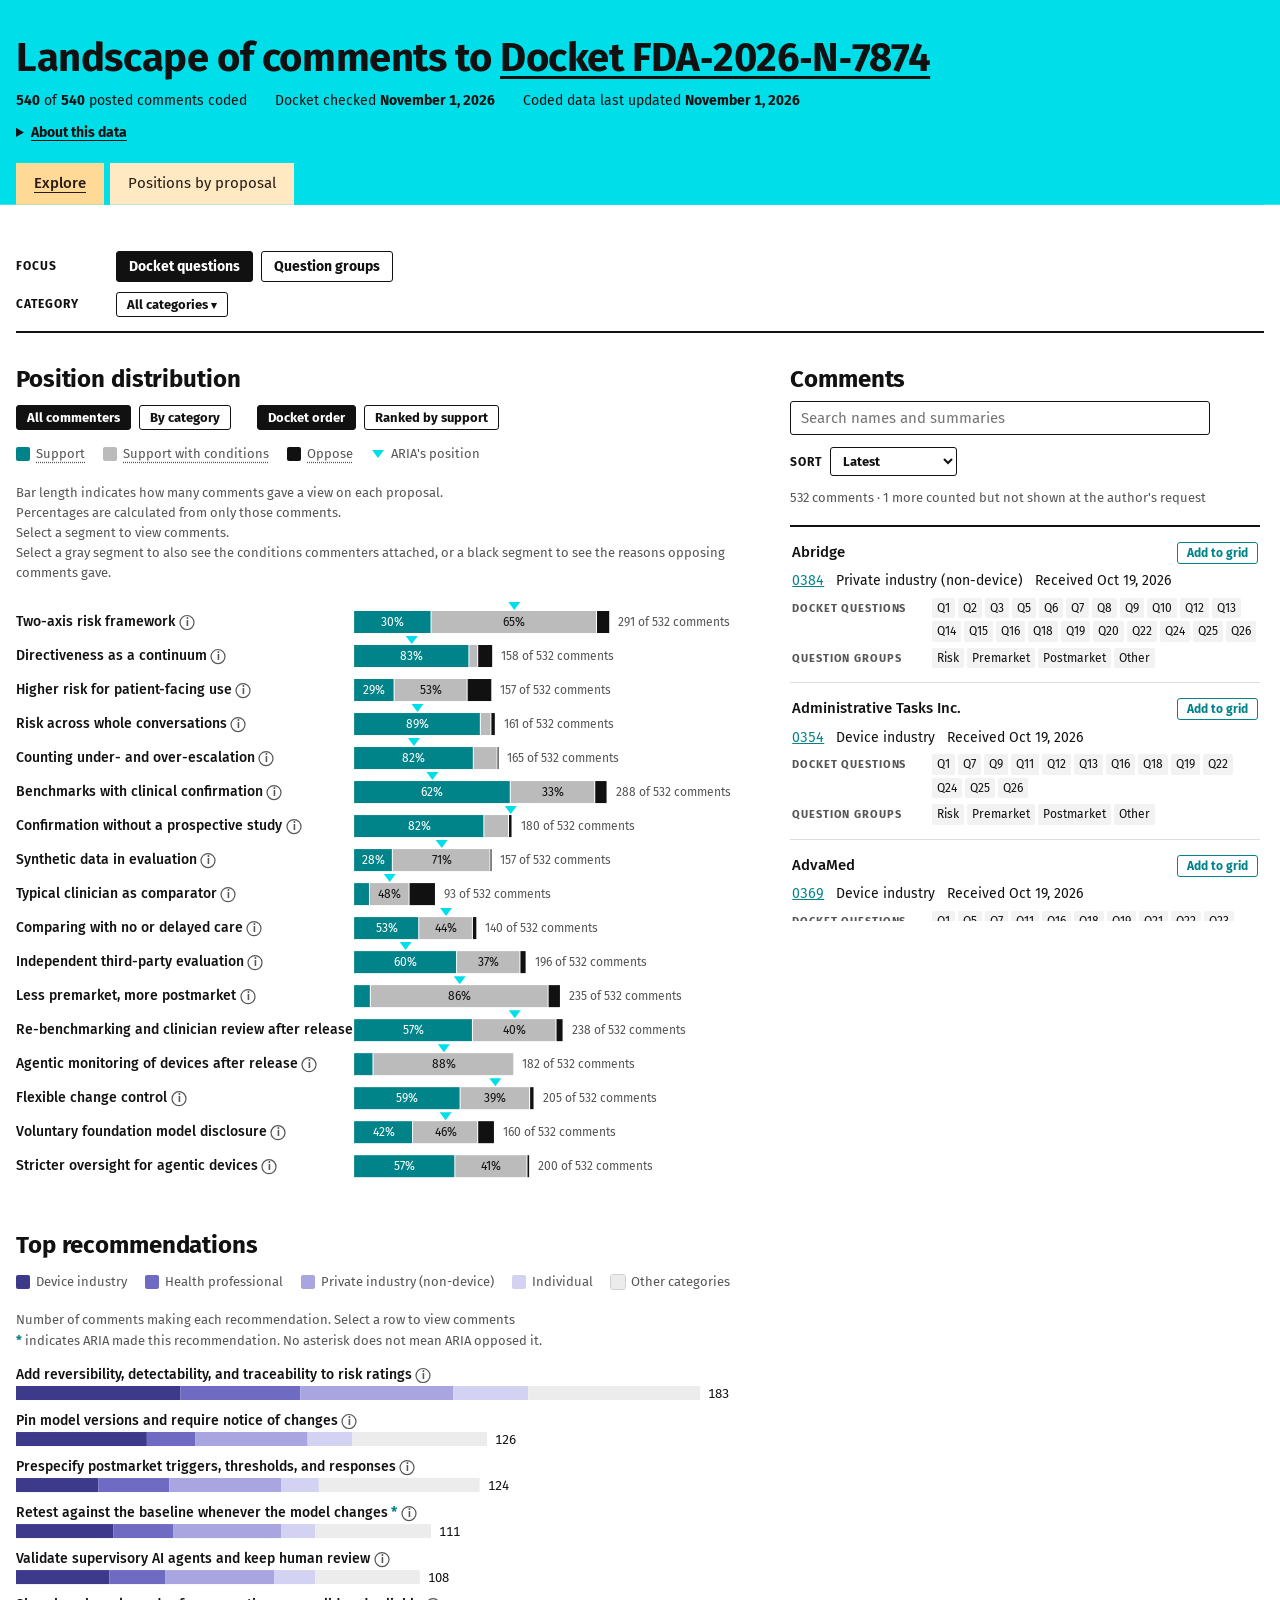
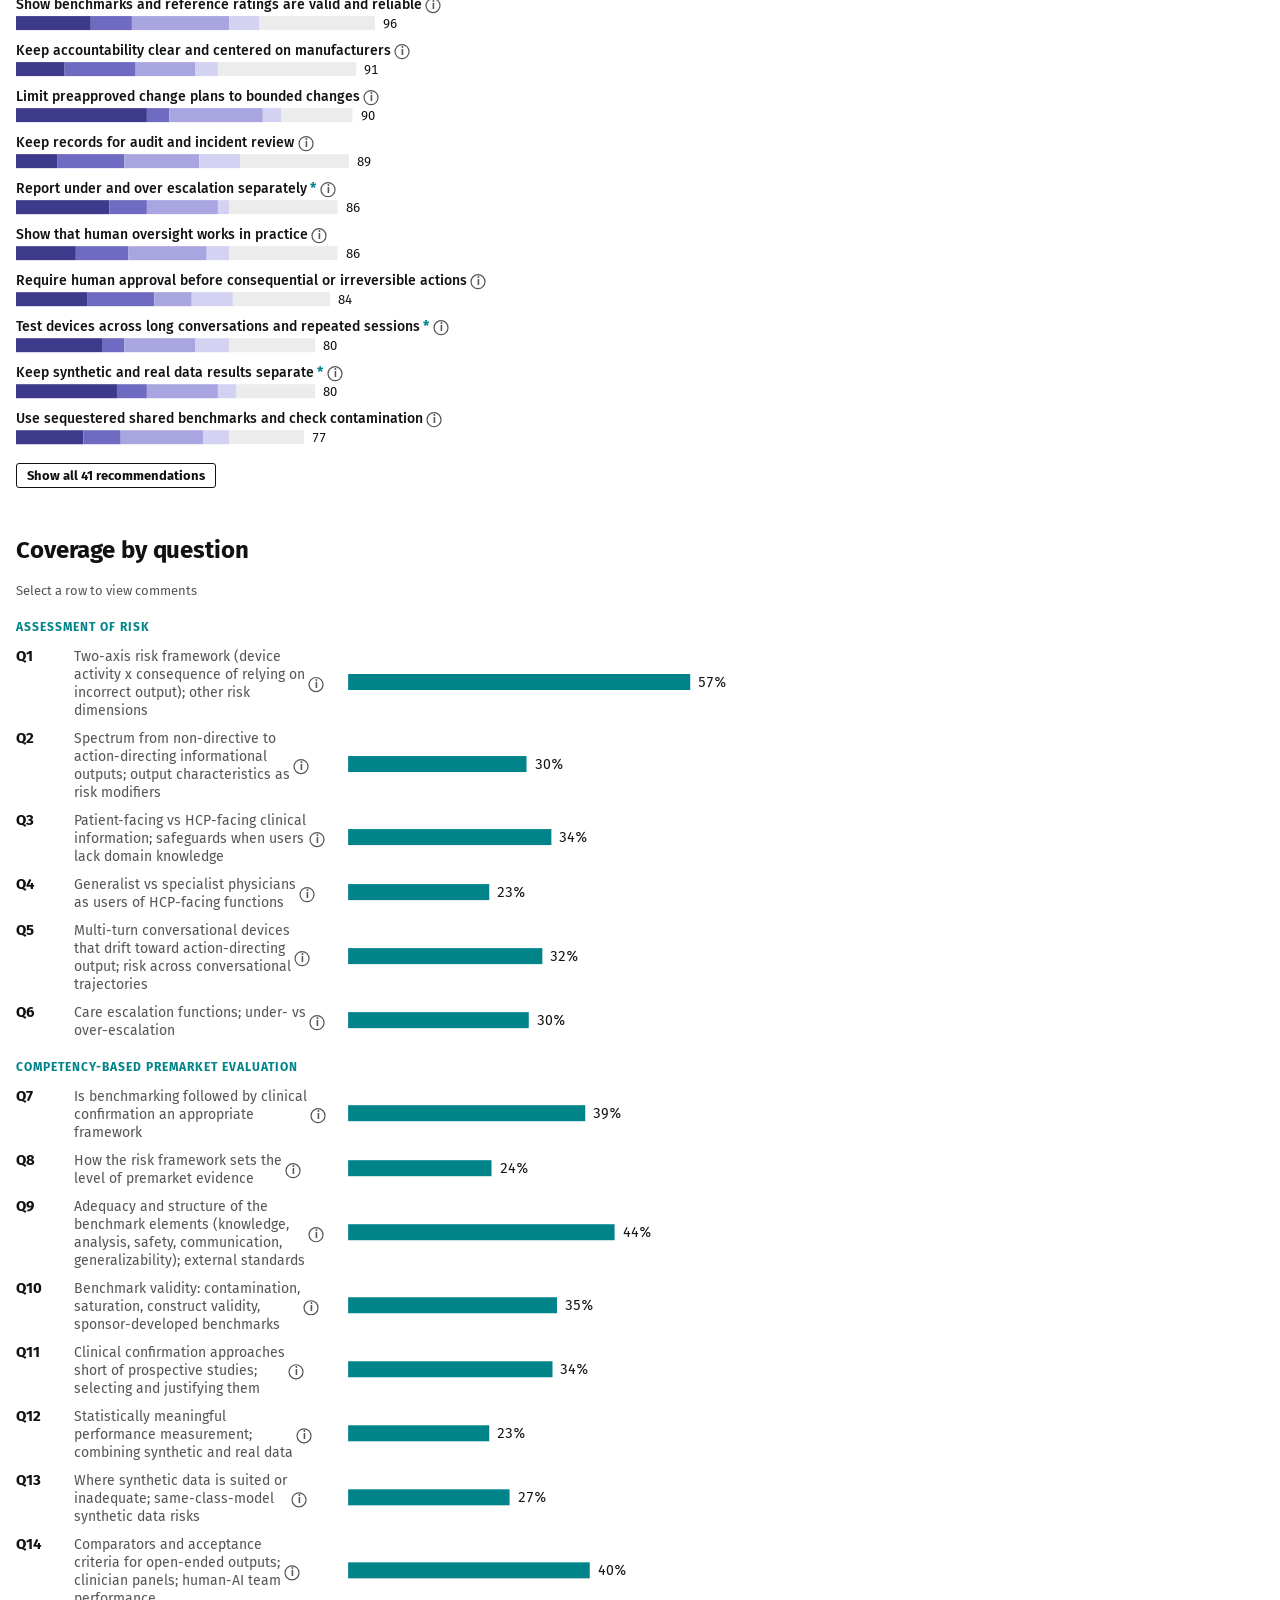
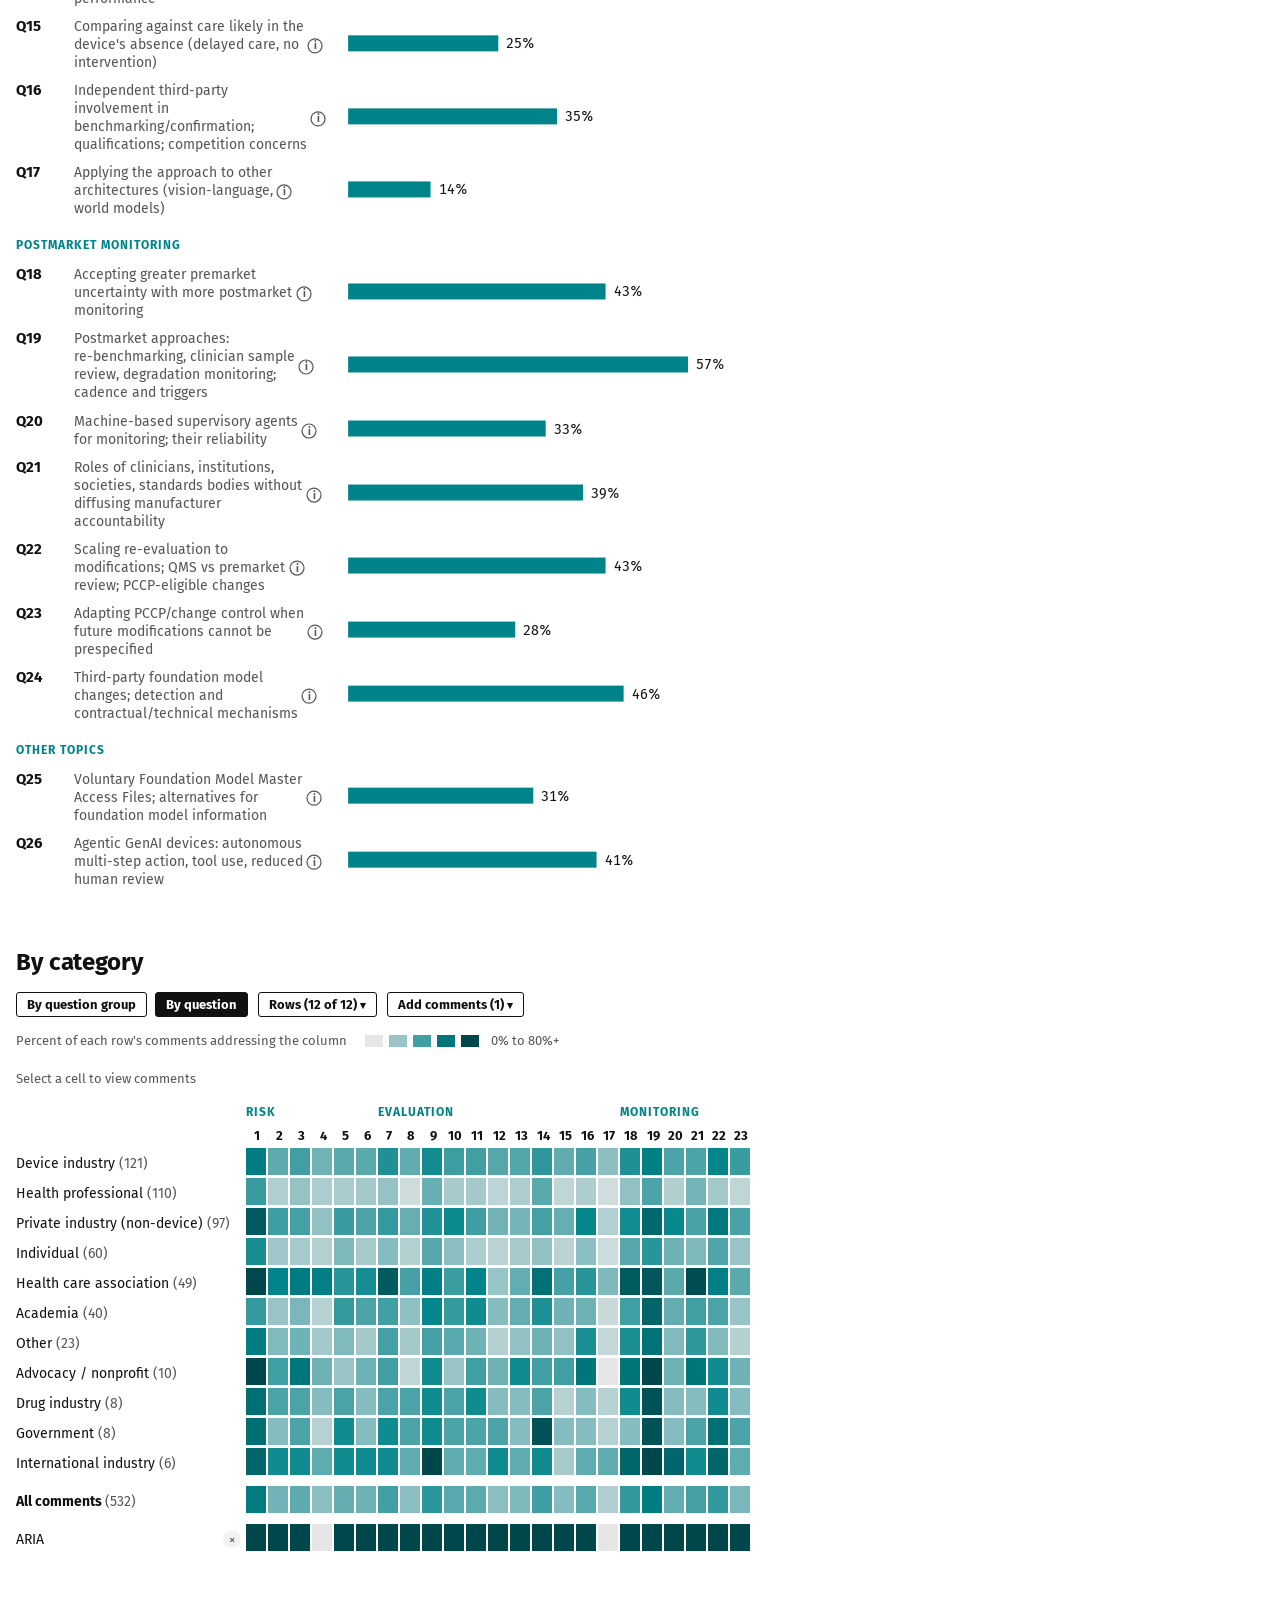
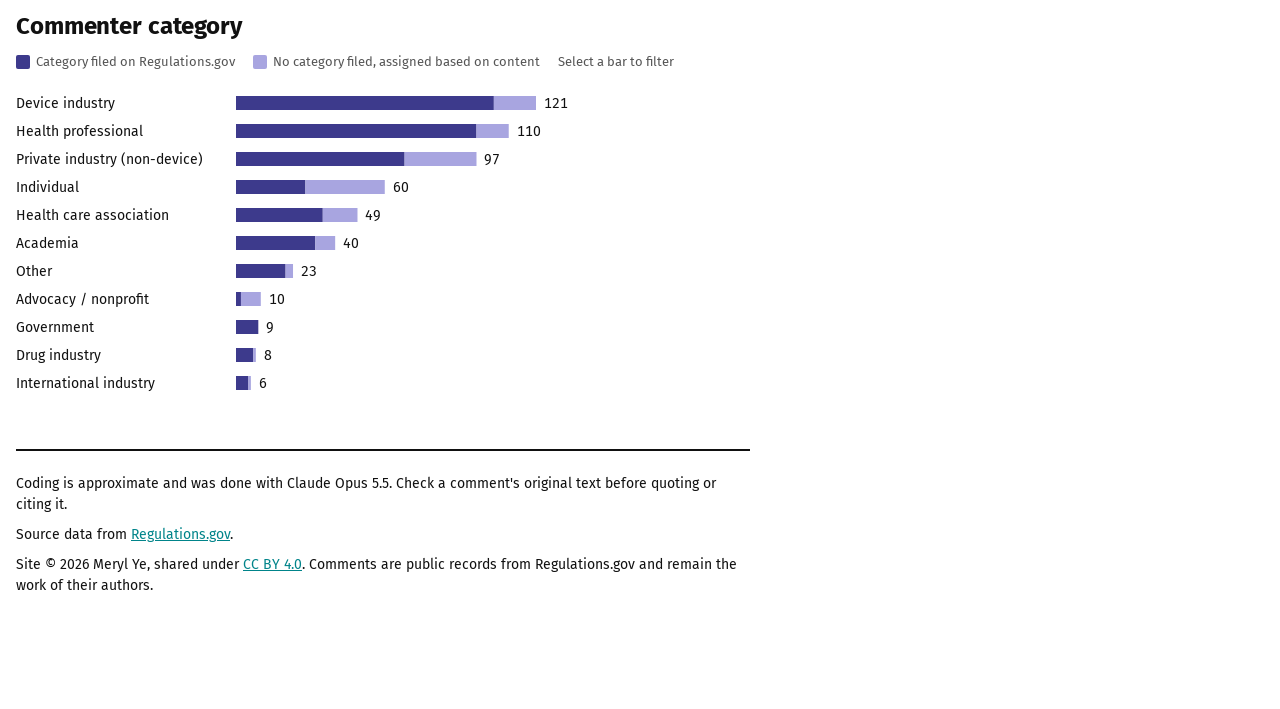
==== commit fbd25109: "Use 0370's codes for ARIA, drop pending ARIA card and text, update README Co-Authored-By: Claude Opu" ====
--- a/index.html
+++ b/index.html
@@ -169,7 +169,7 @@
     <summary>About this data</summary>
     <p>Comments are downloaded from the Regulations.gov public API for this docket, with their attached files. Regulations.gov shows only comments FDA has reviewed and posted. FDA posts them in batches, so the docket can hold more comments than this site includes, and comments filed but not yet posted appear in neither.</p>
     <p>A script checks the docket once a day through November 21, 2026, and updates the posted count above. New comments are added to the charts after each one is read and coded, which can take several days. "Coded data last updated" is the date coded comments were last added or changed.</p>
-    <p>Each comment was read in full and coded by Claude Opus 5.5 against a written codebook, with checks by separate instances of the same model. No codes have been checked by a person. Comments filed twice are counted once. One comment is counted but not shown, at its author's request. Comments known to be filed but not yet posted, such as ARIA's and Stanford HAI's, are listed but not counted.</p>
+    <p>Each comment was read in full and coded by Claude Opus 5.5 against a written codebook, with checks by separate instances of the same model. No codes have been checked by a person. Comments filed twice are counted once. One comment is counted but not shown, at its author's request.</p>
     <p>Methods, codebooks, and code are on <a href="https://github.com/merylye/docket-lens" target="_blank" rel="noopener">GitHub</a>.</p>
   </details>
   <nav class="tabs" role="tablist" aria-label="Views">
@@ -659,7 +659,7 @@
   const q = (document.getElementById("addSearch").value || "").trim().toLowerCase();
   const pendOpts = PENDING().filter(c => !q || (nameOf(c) + " pending").toLowerCase().includes(q)).map(c => `<label><input type="checkbox" data-id="${esc(c.id)}" ${state.pinned.includes(c.id) ? "checked" : ""}><span><span class="num">Pending</span> ${esc(c.short_name || nameOf(c))}</span></label>`).join("");
   const list = D.filter(c => !c.hidden).filter(c => !q || (short(c.id) + " " + nameOf(c) + " " + c.commenter_type).toLowerCase().includes(q));
-  const ariaOpt = (!q || "aria nsf ai research institute on interaction for ai assistants".includes(q)) ? `<label><input type="checkbox" data-id="ARIA" ${state.pinned.includes("ARIA") ? "checked" : ""}><span><span class="num">Pending</span> ARIA</span></label>` : "";
+  const ariaOpt = (!q || "aria nsf ai research institute on interaction for ai assistants".includes(q)) ? `<label><input type="checkbox" data-id="ARIA" ${state.pinned.includes("ARIA") ? "checked" : ""}><span><span class="num">0370</span> ARIA</span></label>` : "";
   const menu = document.getElementById("addMenu");
   menu.innerHTML = (list.length || ariaOpt || pendOpts) ? ariaOpt + pendOpts + list.map(c => `<label><input type="checkbox" data-id="${esc(c.id)}" ${state.pinned.includes(c.id) ? "checked" : ""}><span><span class="num">${esc(short(c.id))}</span> ${esc(nameOf(c))}</span></label>`).join("") : `<p class="note" style="margin:6px">No comments match.</p>`;
   menu.querySelectorAll("input").forEach(i => i.onchange = () => { togglePin(i.dataset.id); reveal(document.getElementById("grid"), "center"); });
@@ -703,9 +703,8 @@
     note.textContent = `${rows.length} comments${state.cat ? " from " + state.cat : ""} ${it && it.phrase ? it.phrase : "addressing " + (it ? it.label : state.sel.key)}`; clear.hidden = false;
   } else { note.textContent = `${rows.length} comments`; clear.hidden = state.types.size === 0; }
   if (state.types.size) note.textContent += ` · ${[...state.types].join(", ")}`;
-  const a = META.aria, ariaText = ["aria", a.name, "academia", ...a.topics].join(" ").toLowerCase();
-  const ariaShow = (!state.sel || ariaItems(state.sel.lens).includes(state.sel.key)) && (state.types.size === 0 || state.types.has("Academia")) && (!q || ariaText.includes(q));
-  const extra = [...(ariaShow ? ["ARIA"] : []), ...pend.map(c => c.short_name || nameOf(c))];
+  const a = META.aria;
+  const extra = pend.map(c => c.short_name || nameOf(c));
   if (extra.length) note.textContent += `, plus ${extra.join(" and ")} (not yet posted)`;
   if (withheld) note.textContent += ` · ${withheld} more counted but not shown at the author's request`;
   const SHORT = { IV: "Risk", V: "Premarket", VI: "Postmarket", VII: "Other" };
@@ -717,7 +716,6 @@
   };
   const fmtD = d => d ? new Date(d).toLocaleDateString("en-US", { month: "short", day: "numeric", year: "numeric" }) : "";
   const items = rows.map(c => ({ c, name: nameOf(c), date: c.received || c.posted || "", cov: c.unreadable ? -1 : c.q_addr.length + (c.topics || []).length / 100 }));
-  if (ariaShow) items.push({ aria: true, name: "ARIA", date: "2026-10-19T23:00:00Z", cov: a.q_addr.length + a.topics.length / 100 });
   pend.forEach(c => items.push({ c, pending: true, name: nameOf(c), date: c.received || "", cov: c.q_addr.length }));
   const cmpName = (x, y) => x.name.localeCompare(y.name, "en", { sensitivity: "base" });
   const sorters = {
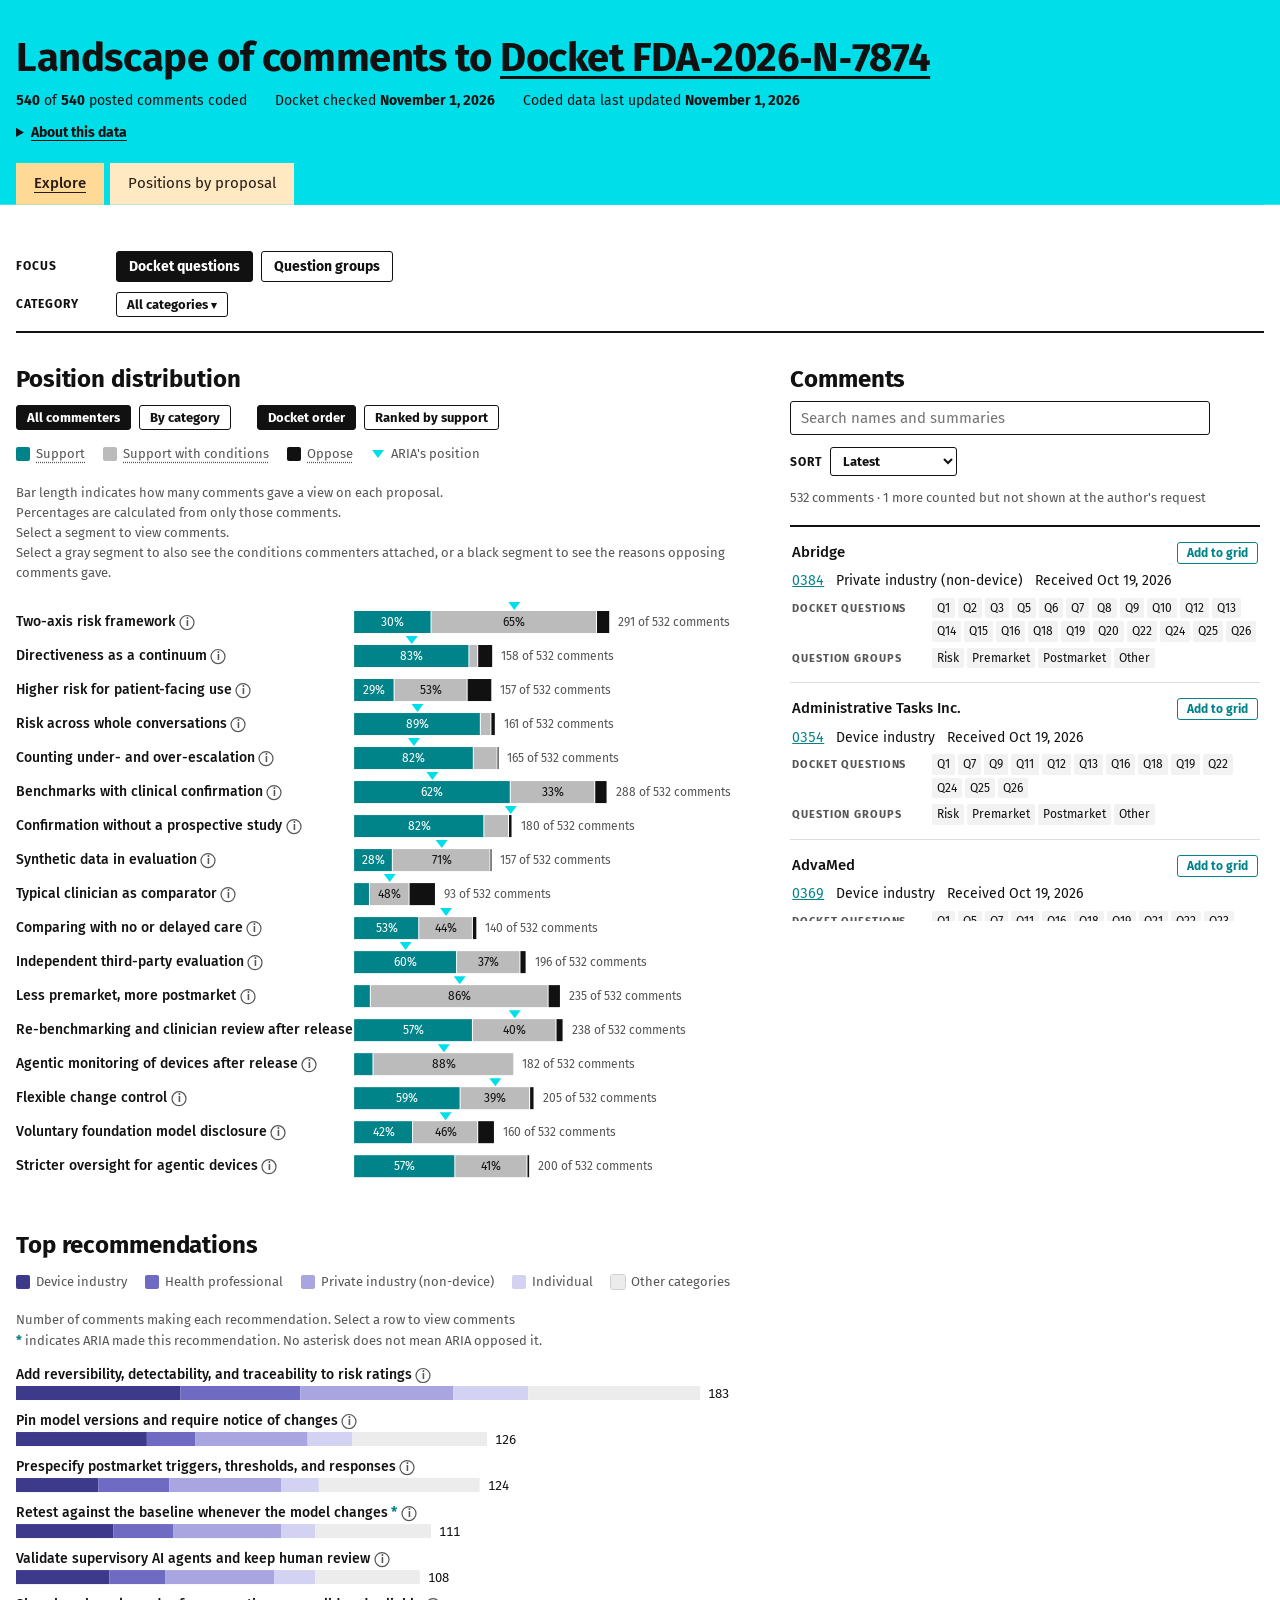
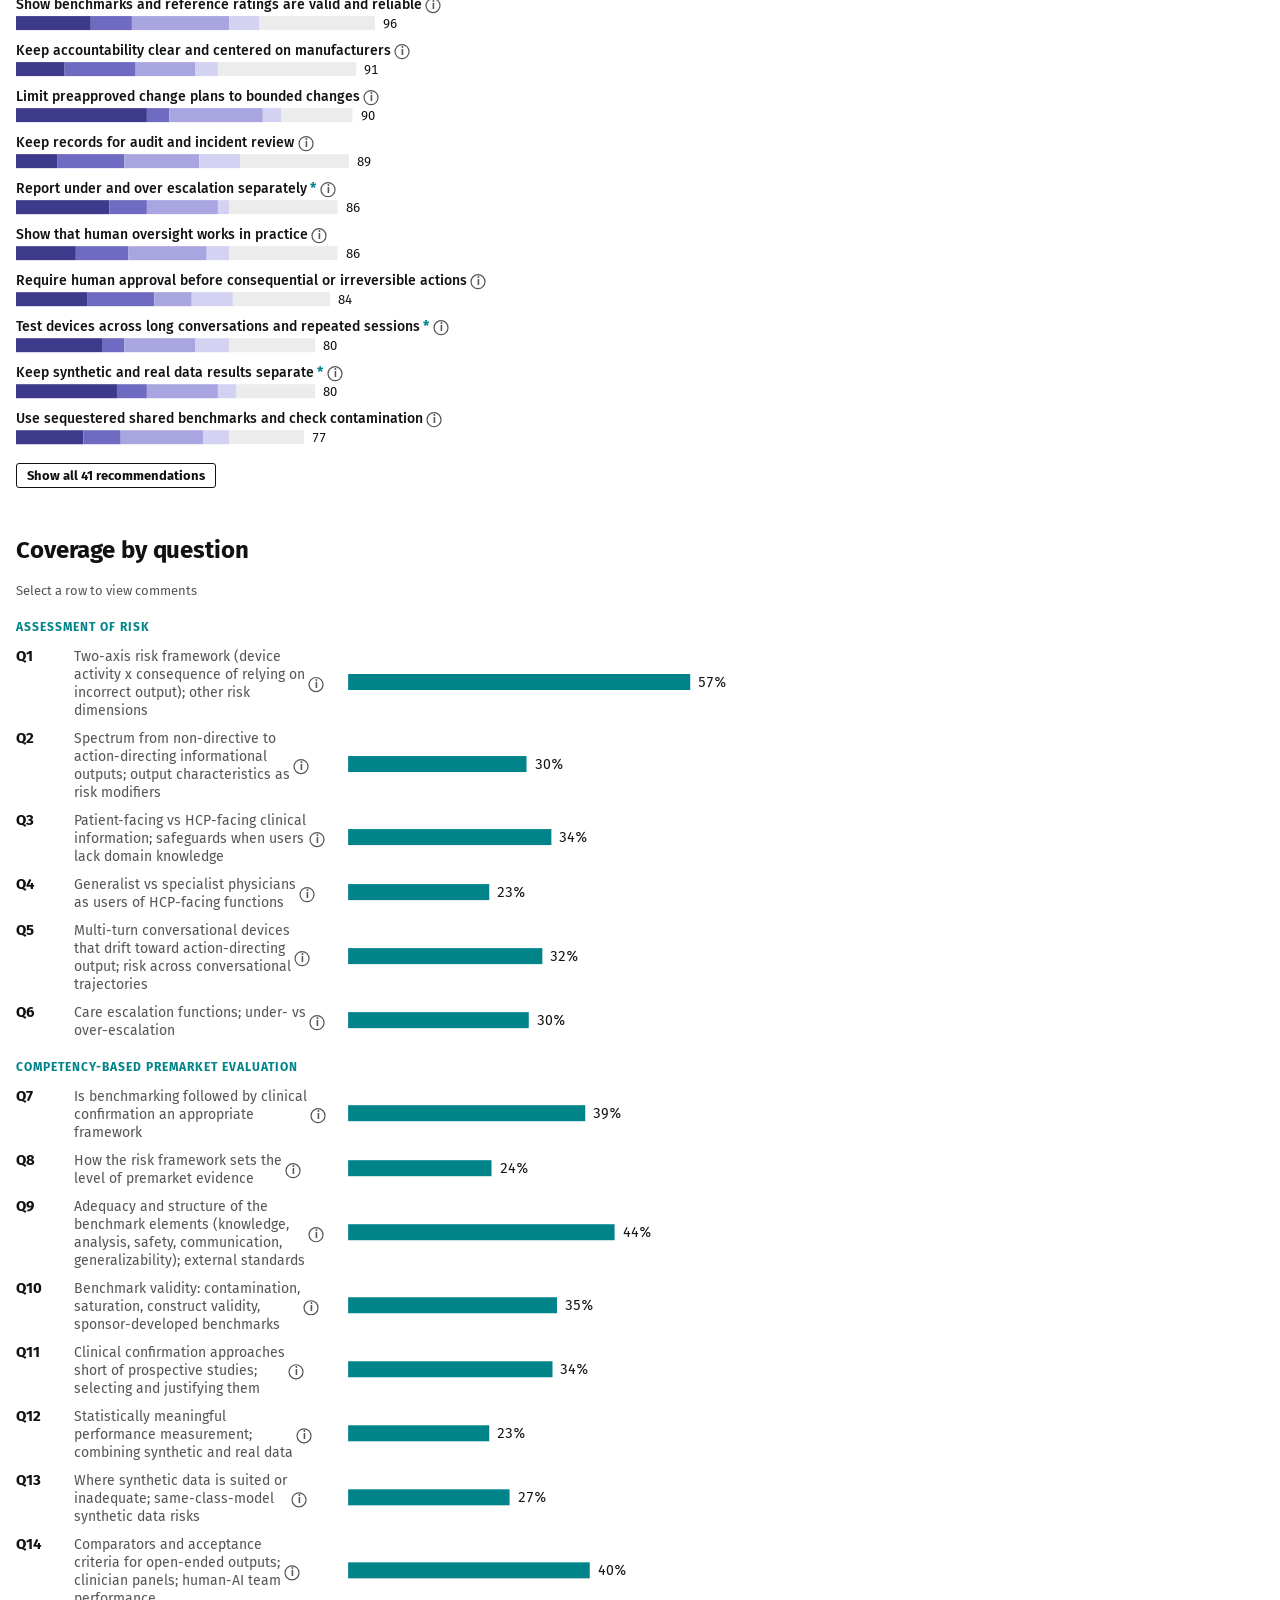
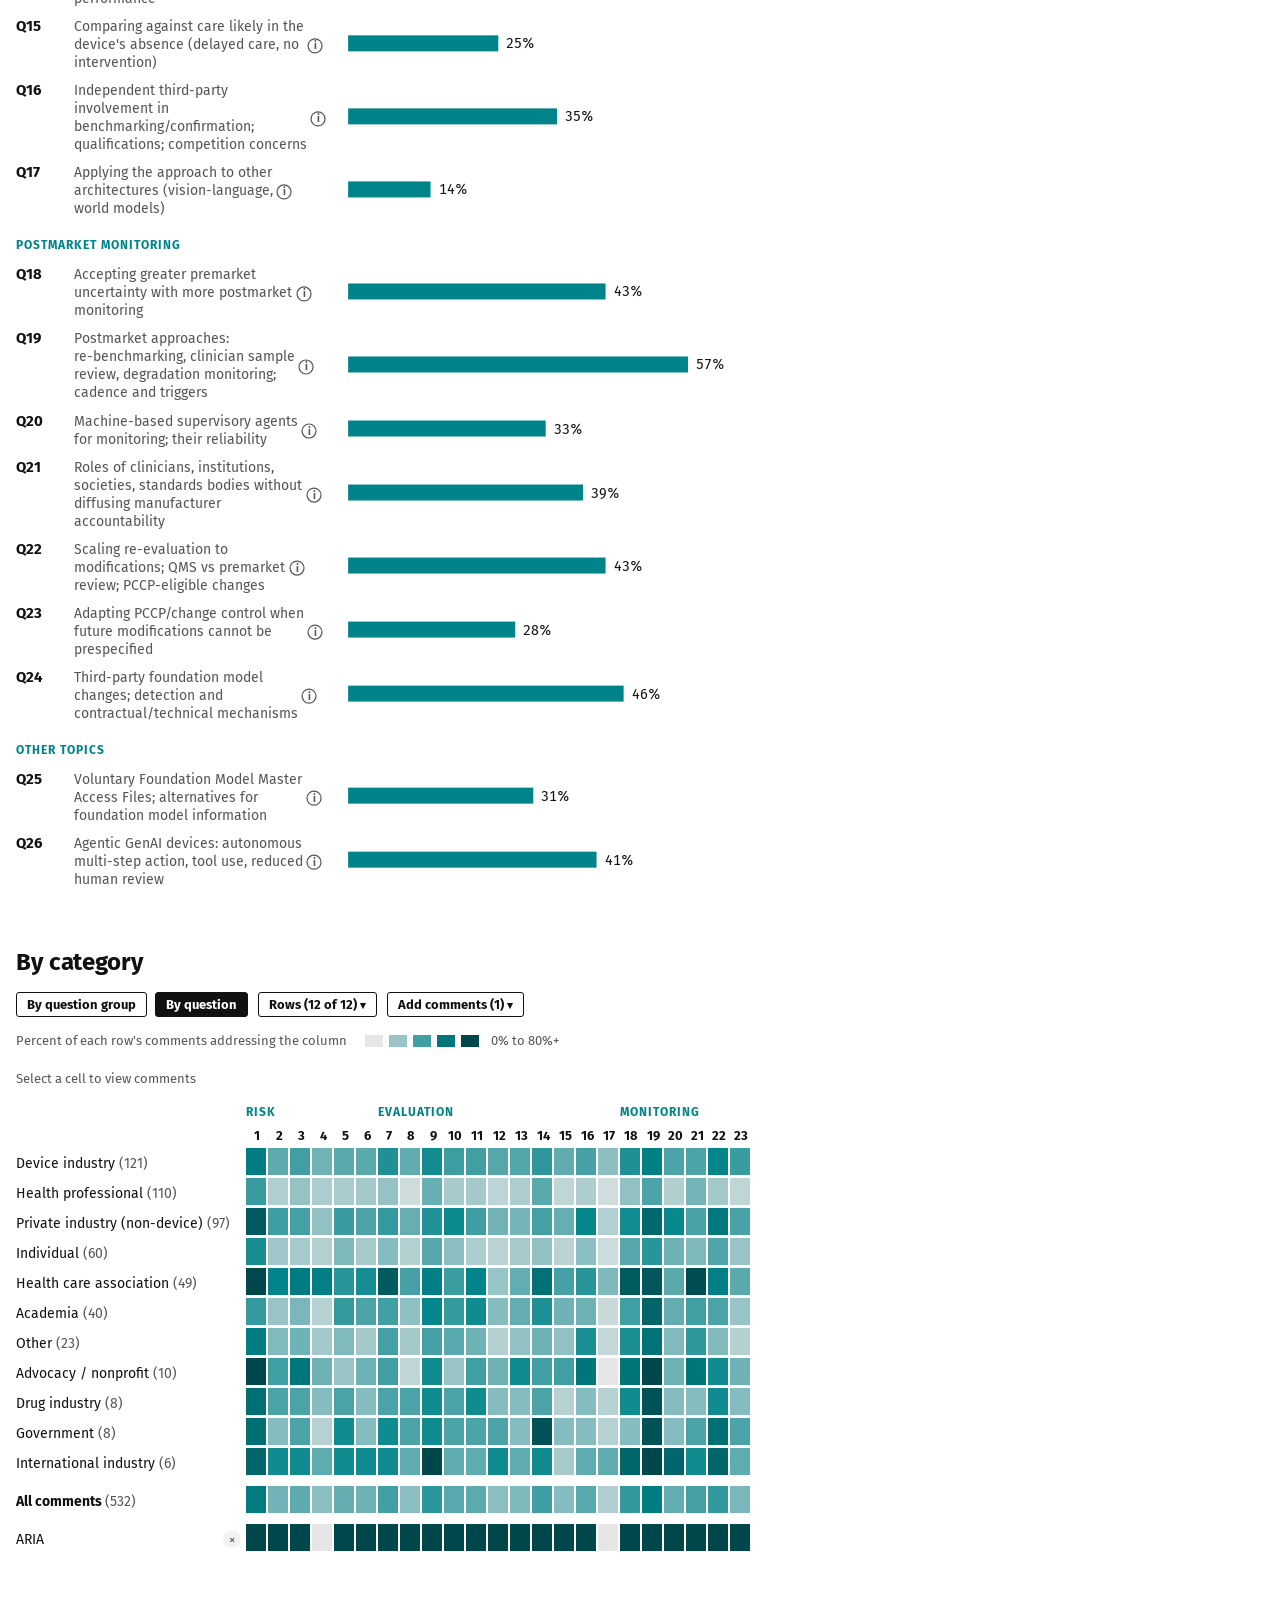
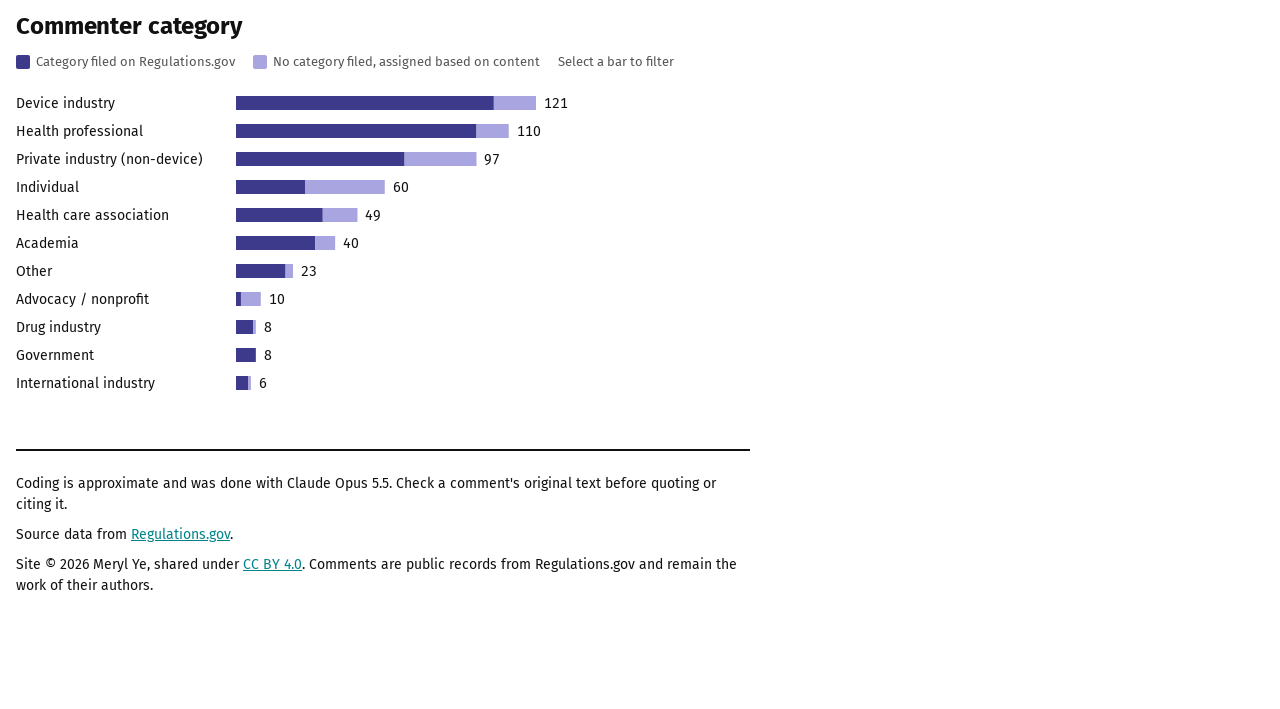
==== commit ab0ad1c0: "Leave unreadable comments out of the commenter category chart, matching the other views Co-Authored-" ====
--- a/index.html
+++ b/index.html
@@ -668,7 +668,7 @@
 
 /* Small charts */
 function renderTypes() {
-  const counts = {}; D.forEach(c => { const t = c.commenter_type || "Other"; counts[t] = counts[t] || { n: 0, inf: 0 }; counts[t].n++; if (c.type_inferred) counts[t].inf++; });
+  const counts = {}; readable().forEach(c => { const t = c.commenter_type || "Other"; counts[t] = counts[t] || { n: 0, inf: 0 }; counts[t].n++; if (c.type_inferred) counts[t].inf++; });
   const rows = Object.entries(counts).sort((a, b) => b[1].n - a[1].n);
   const W = 560, x0 = 220, barW = W - x0 - 40, rowH = 28, max = Math.max(...rows.map(r => r[1].n));
   let y = 0; const out = rows.map(([t, v]) => {
@@ -817,7 +817,7 @@
   document.getElementById("facts").innerHTML = `<span><b>${coded}</b> posted comments coded</span><span>Last updated <b>${esc(upd)}</b></span>`;
   fetch("data/docket_status.json").then(r => r.ok ? r.json() : null).then(st => {
     if (!st || !(st.posted > 0)) return;
-    const chk = new Date(st.checked + "T12:00:00Z").toLocaleDateString("en-US", { month: "long", day: "numeric", year: "numeric" });
+    const chk = new Date(st.checked.includes("T") ? st.checked : st.checked + "T12:00:00Z").toLocaleDateString("en-US", { month: "long", day: "numeric", year: "numeric" });
     document.getElementById("facts").innerHTML = `<span><b>${coded}</b> of <b>${st.posted}</b> posted comments coded</span><span>Docket checked <b>${esc(chk)}</b></span><span>Coded data last updated <b>${esc(upd)}</b></span>`;
     if (st.posted > coded) {
       const n = document.getElementById("gap-note");
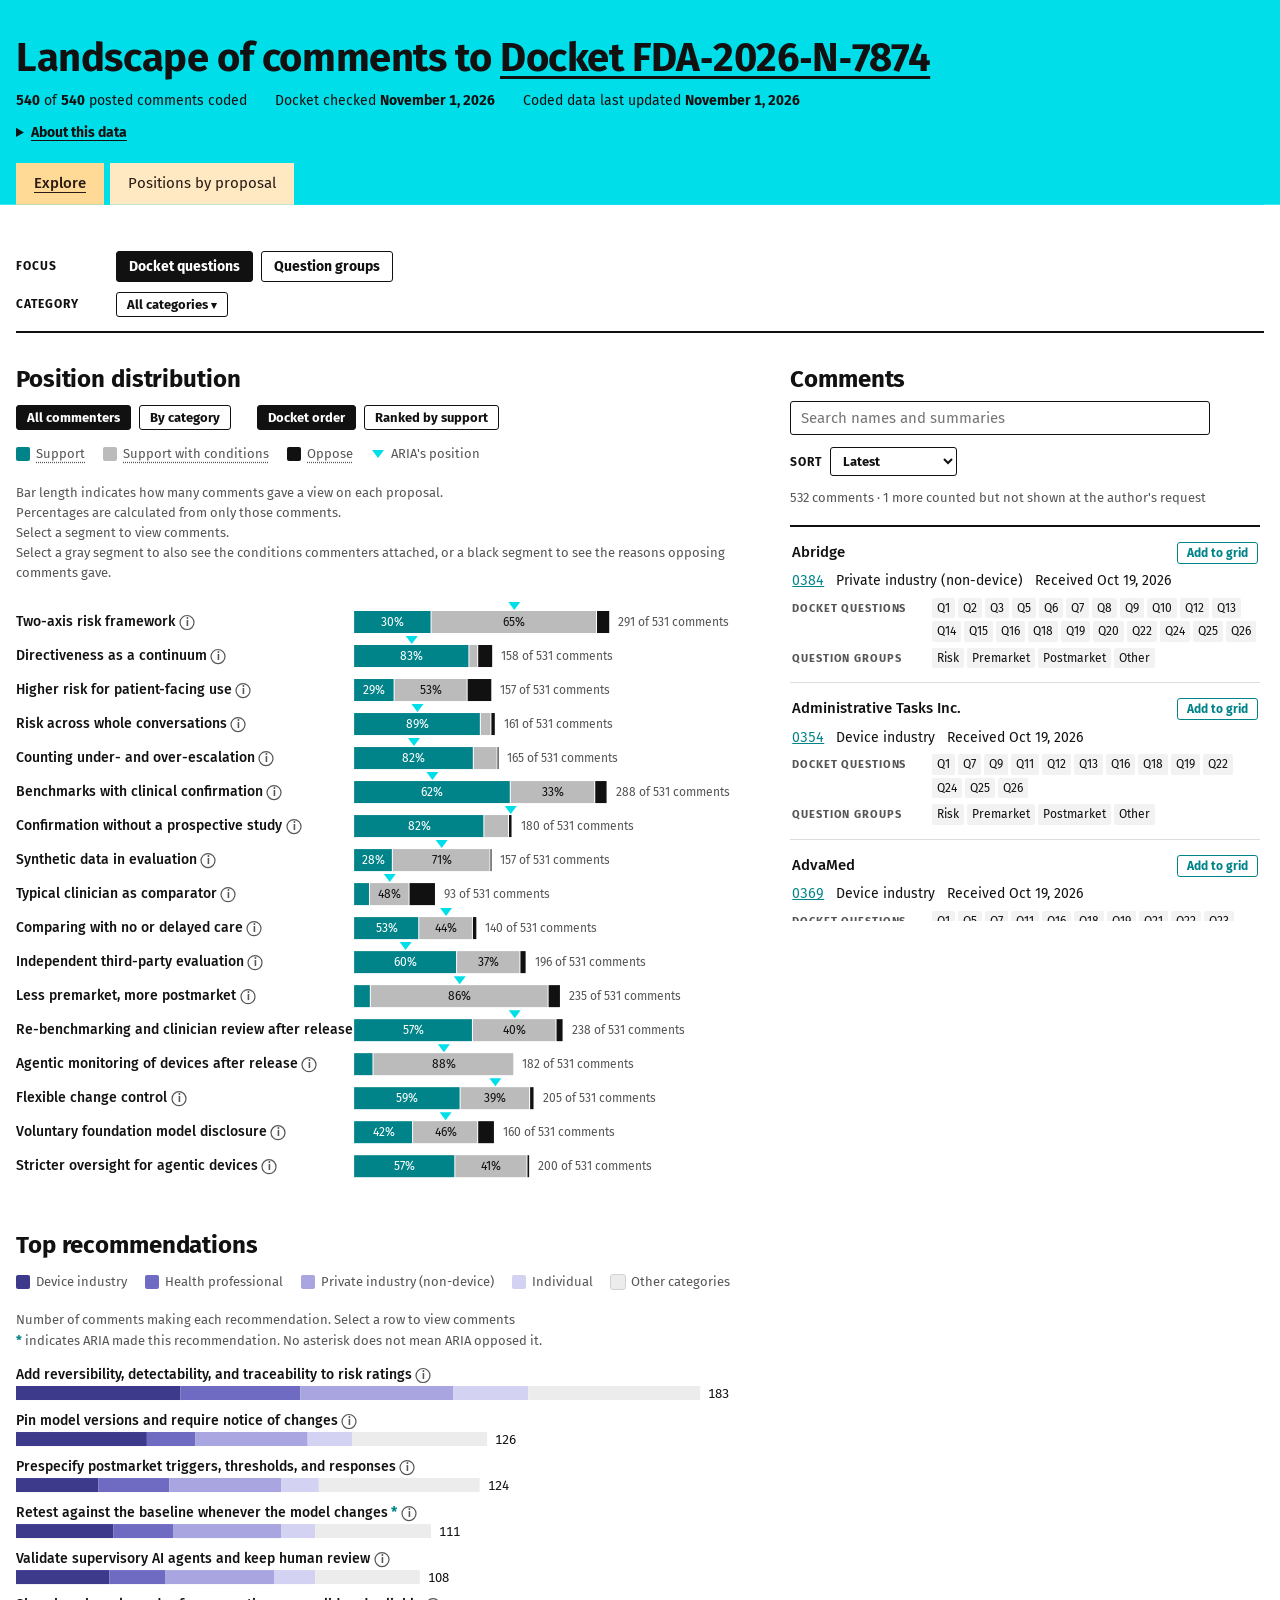
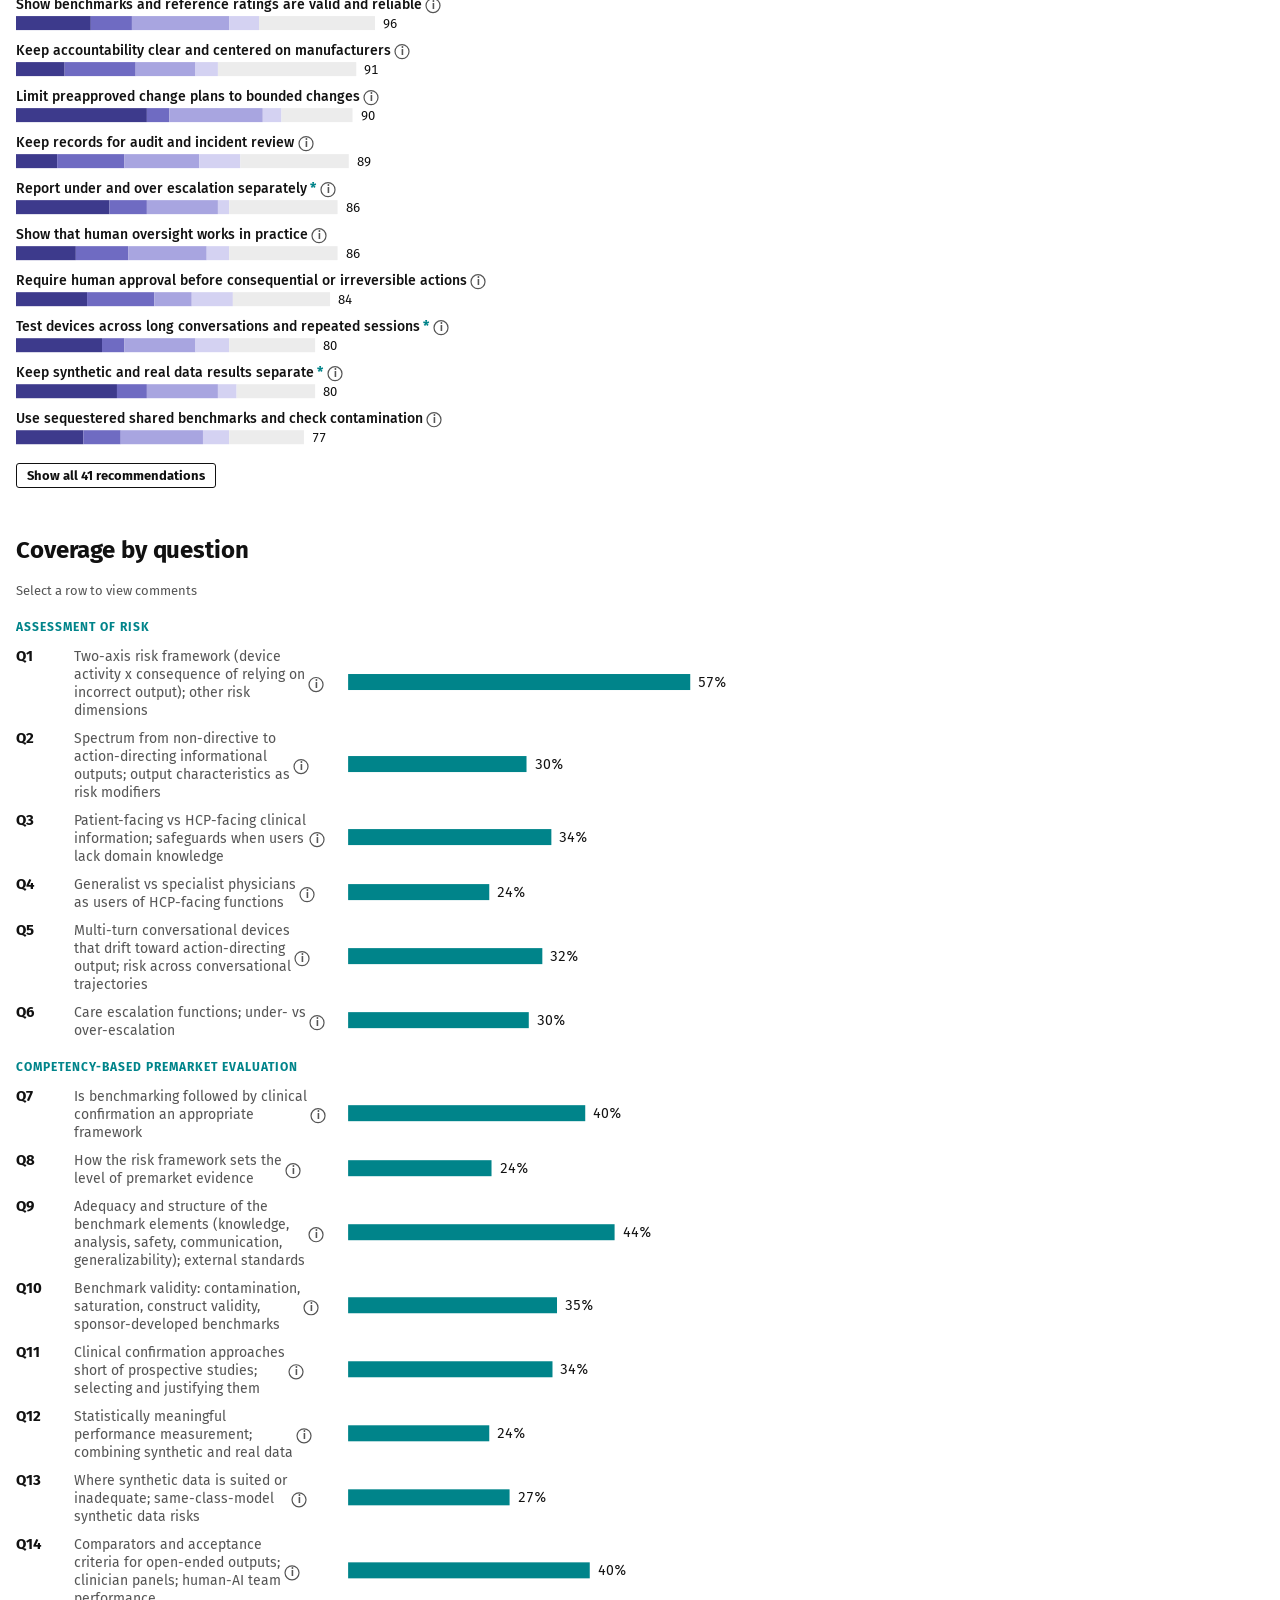
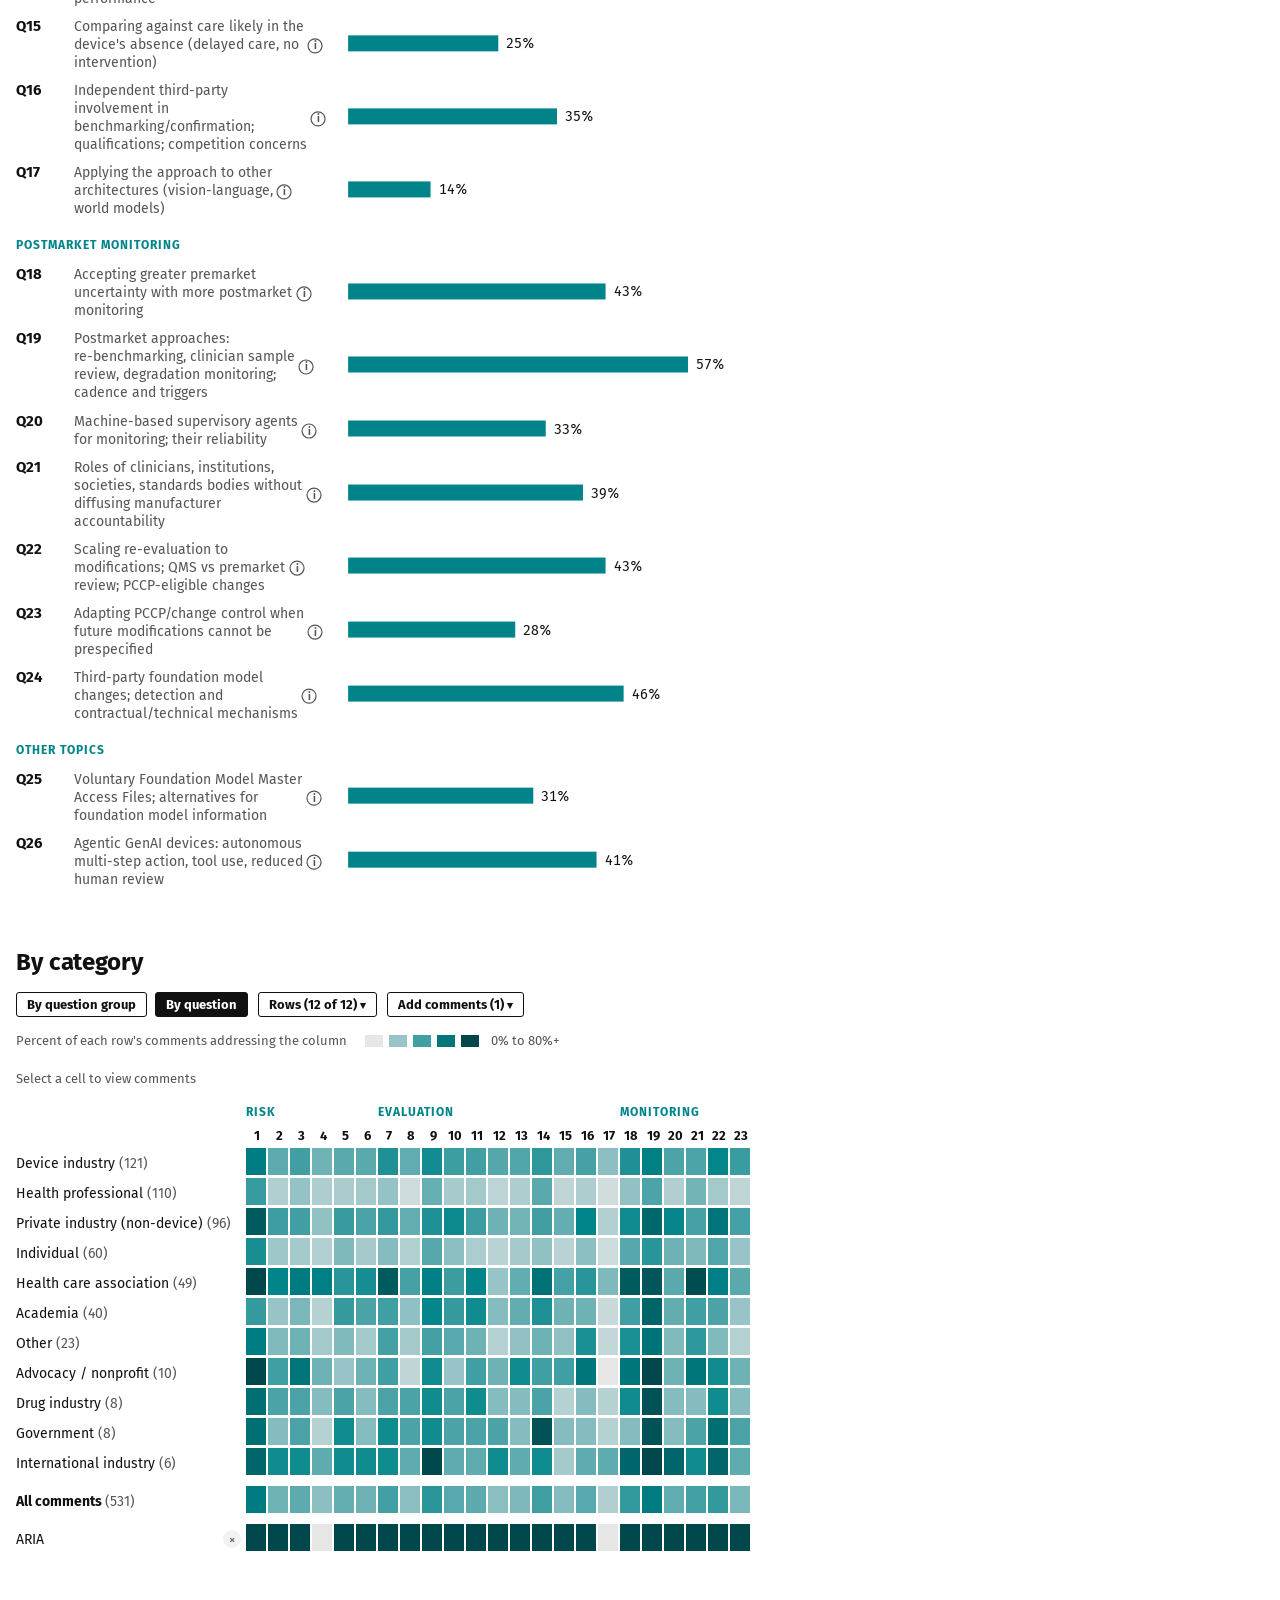
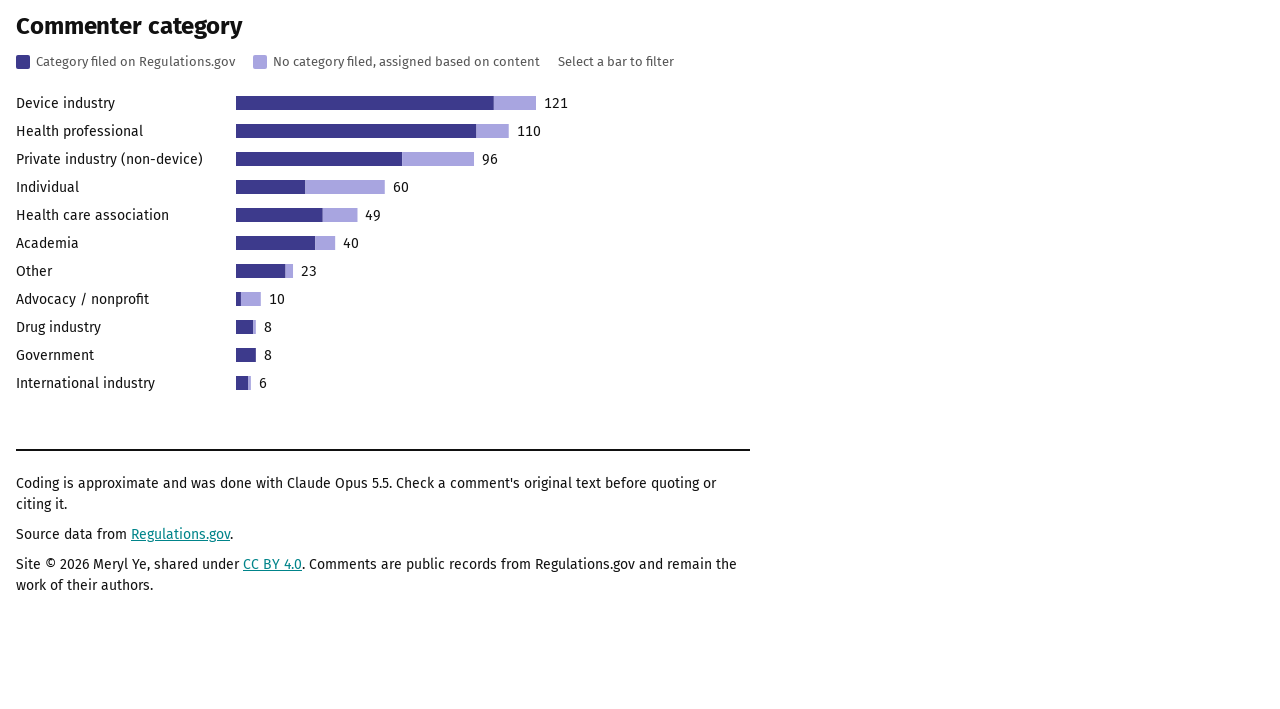
==== commit ba1ba0cb: "Disclose the tiebreak rule, label AI-written comments, mark 0280 unreadable, update counts Co-Author" ====
--- a/index.html
+++ b/index.html
@@ -168,9 +168,8 @@
   <details class="about">
     <summary>About this data</summary>
     <p>Comments are downloaded from the Regulations.gov public API for this docket, with their attached files. Regulations.gov shows only comments FDA has reviewed and posted. FDA posts them in batches, so the docket can hold more comments than this site includes, and comments filed but not yet posted appear in neither.</p>
-    <p>A script checks the docket once a day through November 21, 2026, and updates the posted count above. New comments are added to the charts after each one is read and coded, which can take several days. "Coded data last updated" is the date coded comments were last added or changed.</p>
-    <p>Each comment was read in full and coded by Claude Opus 5.5 against a written codebook, with checks by separate instances of the same model. No codes have been checked by a person. Comments filed twice are counted once. One comment is counted but not shown, at its author's request.</p>
-    <p>Methods, codebooks, and code are on <a href="https://github.com/merylye/docket-lens" target="_blank" rel="noopener">GitHub</a>.</p>
+    <p>New comments are added to the charts after each one is read and coded, which can take several days. "Coded data last updated" is the date coded comments were last added or changed.</p>
+    <p>Each comment was read in full and coded by Claude Opus 5.5 against a written codebook, with checks by separate instances of the same model. No codes have been checked by a person. Comments filed twice are counted once. One comment is counted but not shown, at its author's request. When AI agent coders disagreed on a position, the code leans toward ‘support with conditions’ or ‘no position,’ so those shares may be somewhat high.</p>
   </details>
   <nav class="tabs" role="tablist" aria-label="Views">
     <button type="button" class="tab" role="tab" data-view="explore" aria-selected="true">Explore</button>
@@ -700,8 +699,8 @@
   const note = document.getElementById("selNote"), clear = document.getElementById("clear");
   if (state.sel) {
     const it = catalog(state.sel.lens).find(i => i.key === state.sel.key);
-    note.textContent = `${rows.length} comments${state.cat ? " from " + state.cat : ""} ${it && it.phrase ? it.phrase : "addressing " + (it ? it.label : state.sel.key)}`; clear.hidden = false;
-  } else { note.textContent = `${rows.length} comments`; clear.hidden = state.types.size === 0; }
+    note.textContent = `${rows.length} comment${rows.length === 1 ? "" : "s"}${state.cat ? " from " + state.cat : ""} ${it && it.phrase ? it.phrase : "addressing " + (it ? it.label : state.sel.key)}`; clear.hidden = false;
+  } else { note.textContent = `${rows.length} comment${rows.length === 1 ? "" : "s"}`; clear.hidden = state.types.size === 0; }
   if (state.types.size) note.textContent += ` · ${[...state.types].join(", ")}`;
   const a = META.aria;
   const extra = pend.map(c => c.short_name || nameOf(c));
@@ -740,7 +739,7 @@
       ${q && (it.c.summary || "").toLowerCase().includes(q) ? `<p class="sum"><span class="src">AI-written summary:</span> ${hl(it.c.summary, q)}</p>` : ""}
       ${facets(it.c.q_addr, [])}</article>`
     : `<article class="card"><div class="top"><span class="who">${esc(it.name)}</span>${btn(it.c.id)}</div>
-      <div class="meta"><a href="https://www.regulations.gov/comment/${esc(it.c.id)}" target="_blank" rel="noopener">${esc(short(it.c.id))}</a><span>${esc(it.c.commenter_type)}${it.c.type_inferred ? " (inferred)" : ""}</span><span>Received ${fmtD(it.c.received)}</span>${(it.c.also_filed || []).map(d => `<span>Also filed as <a href="https://www.regulations.gov/comment/${esc(d)}" target="_blank" rel="noopener">${esc(short(d))}</a></span>`).join("")}</div>
+      <div class="meta"><a href="https://www.regulations.gov/comment/${esc(it.c.id)}" target="_blank" rel="noopener">${esc(short(it.c.id))}</a><span>${esc(it.c.commenter_type)}${it.c.type_inferred ? " (inferred)" : ""}</span><span>Received ${fmtD(it.c.received)}</span>${it.c.ai_disclosed ? "<span>Disclosed as AI-written</span>" : ""}${(it.c.also_filed || []).map(d => `<span>Also filed as <a href="https://www.regulations.gov/comment/${esc(d)}" target="_blank" rel="noopener">${esc(short(d))}</a></span>`).join("")}</div>
       ${q && (it.c.summary || "").toLowerCase().includes(q) ? `<p class="sum"><span class="src">AI-written summary:</span> ${hl(it.c.summary, q)}</p>` : ""}
       ${it.c.unreadable ? '<div class="themes">Attachment unreadable, not coded</div>' : facets(it.c.q_addr, it.c.topics || [])}</article>`;
   document.getElementById("rows").innerHTML = shown.length ? shown.map(card).join("") : `<p class="empty">No comments match.</p>`;
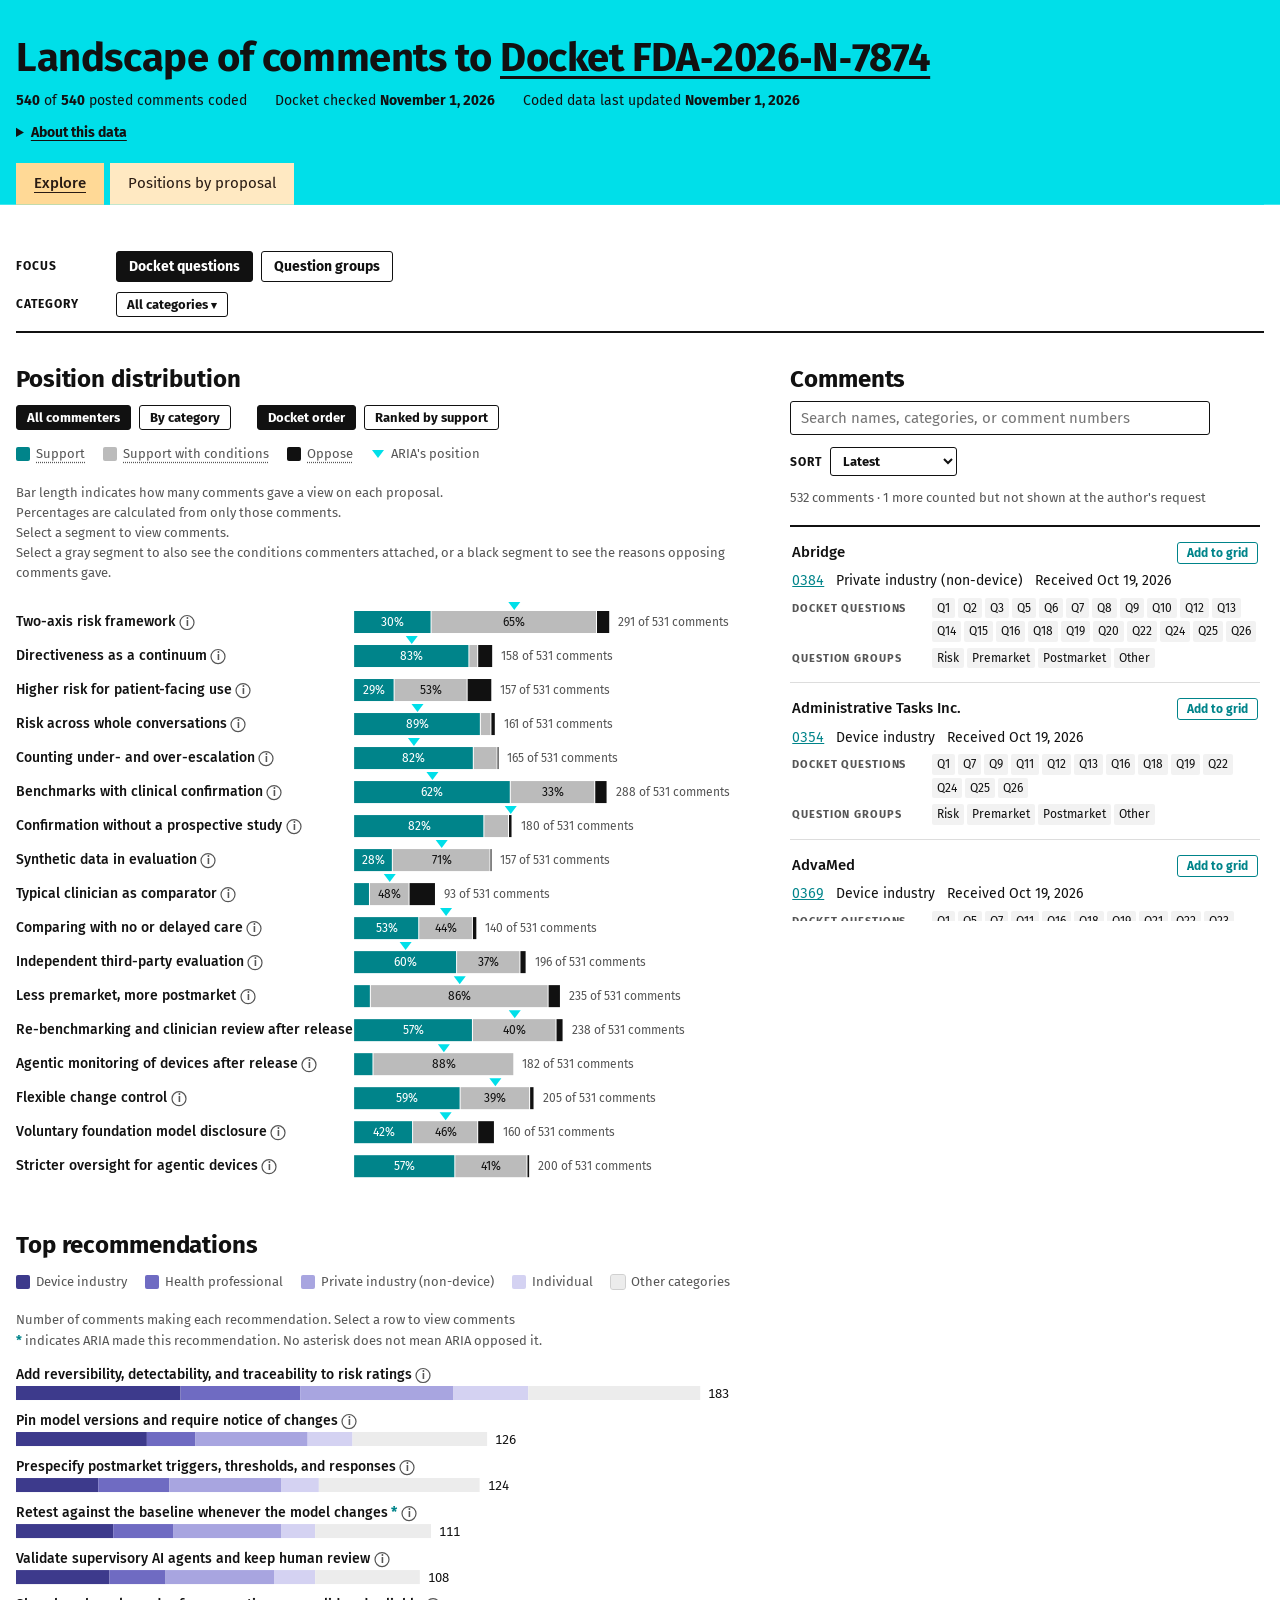
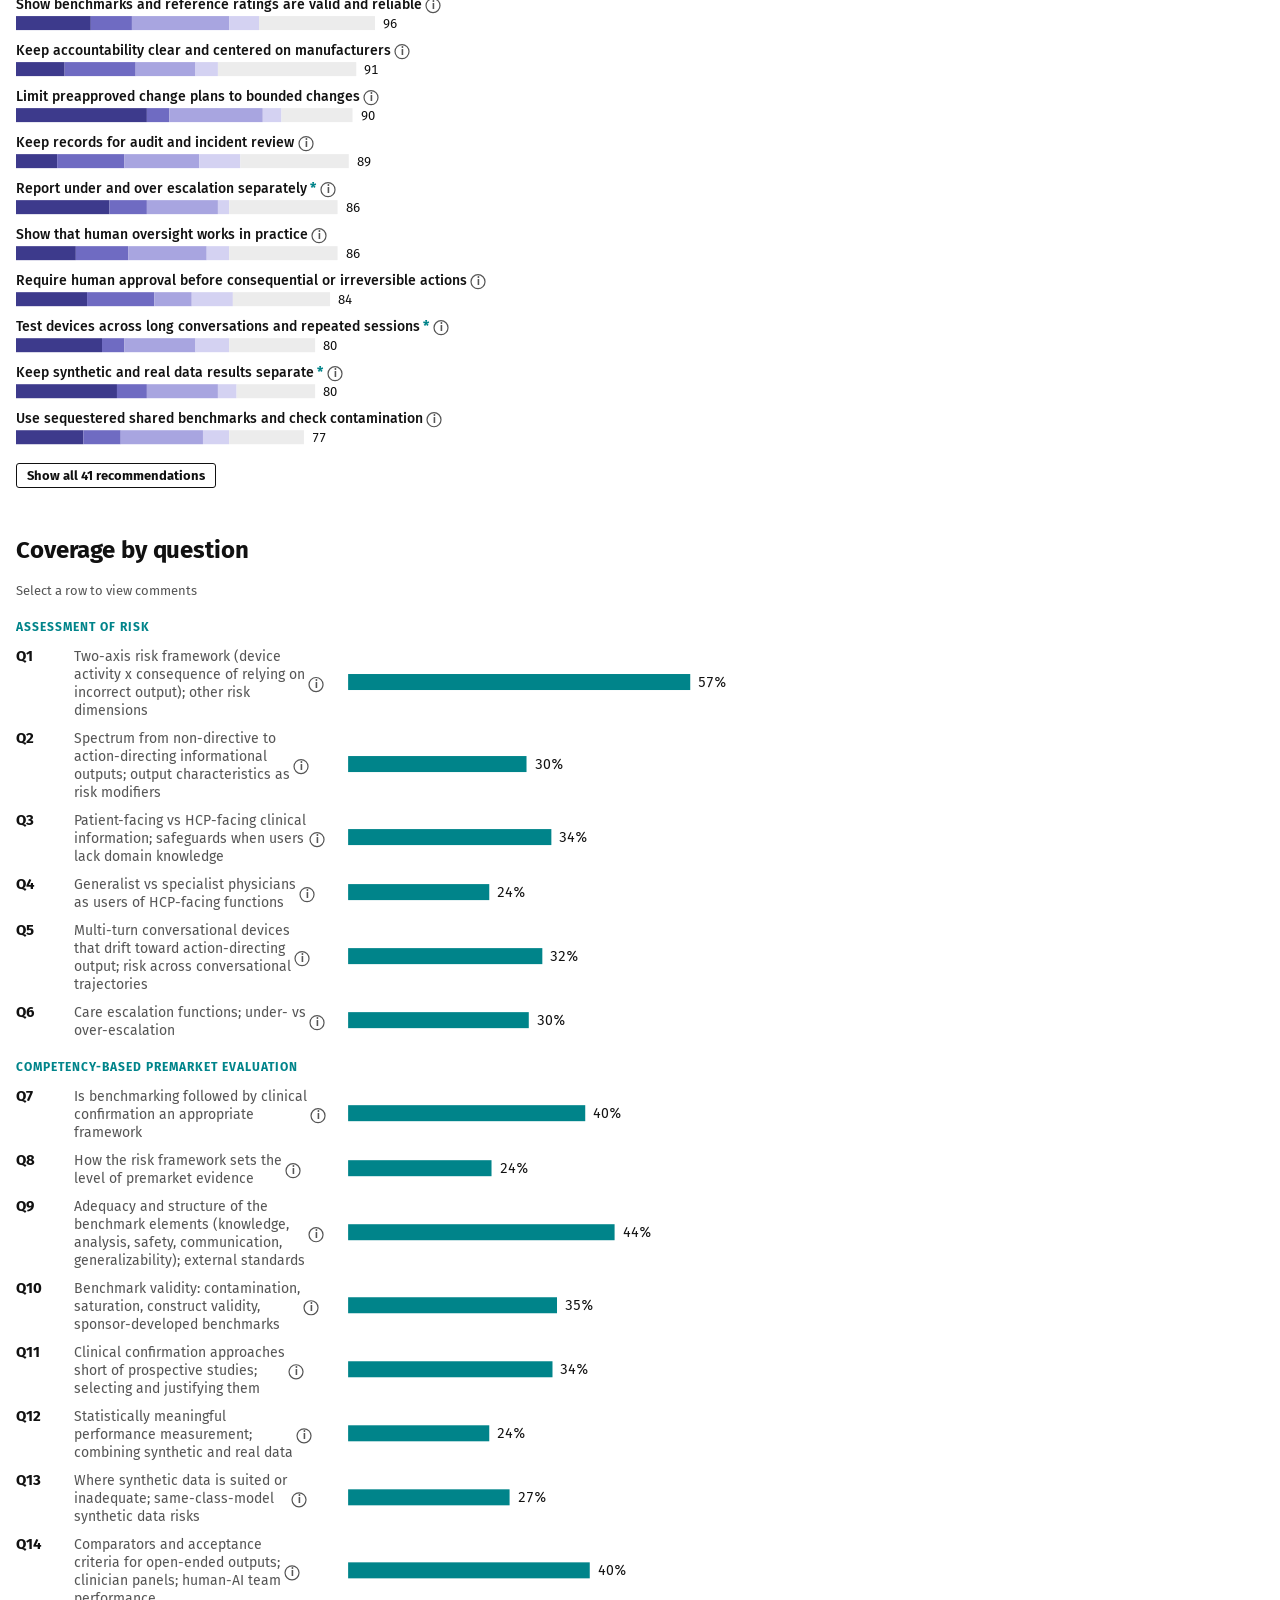
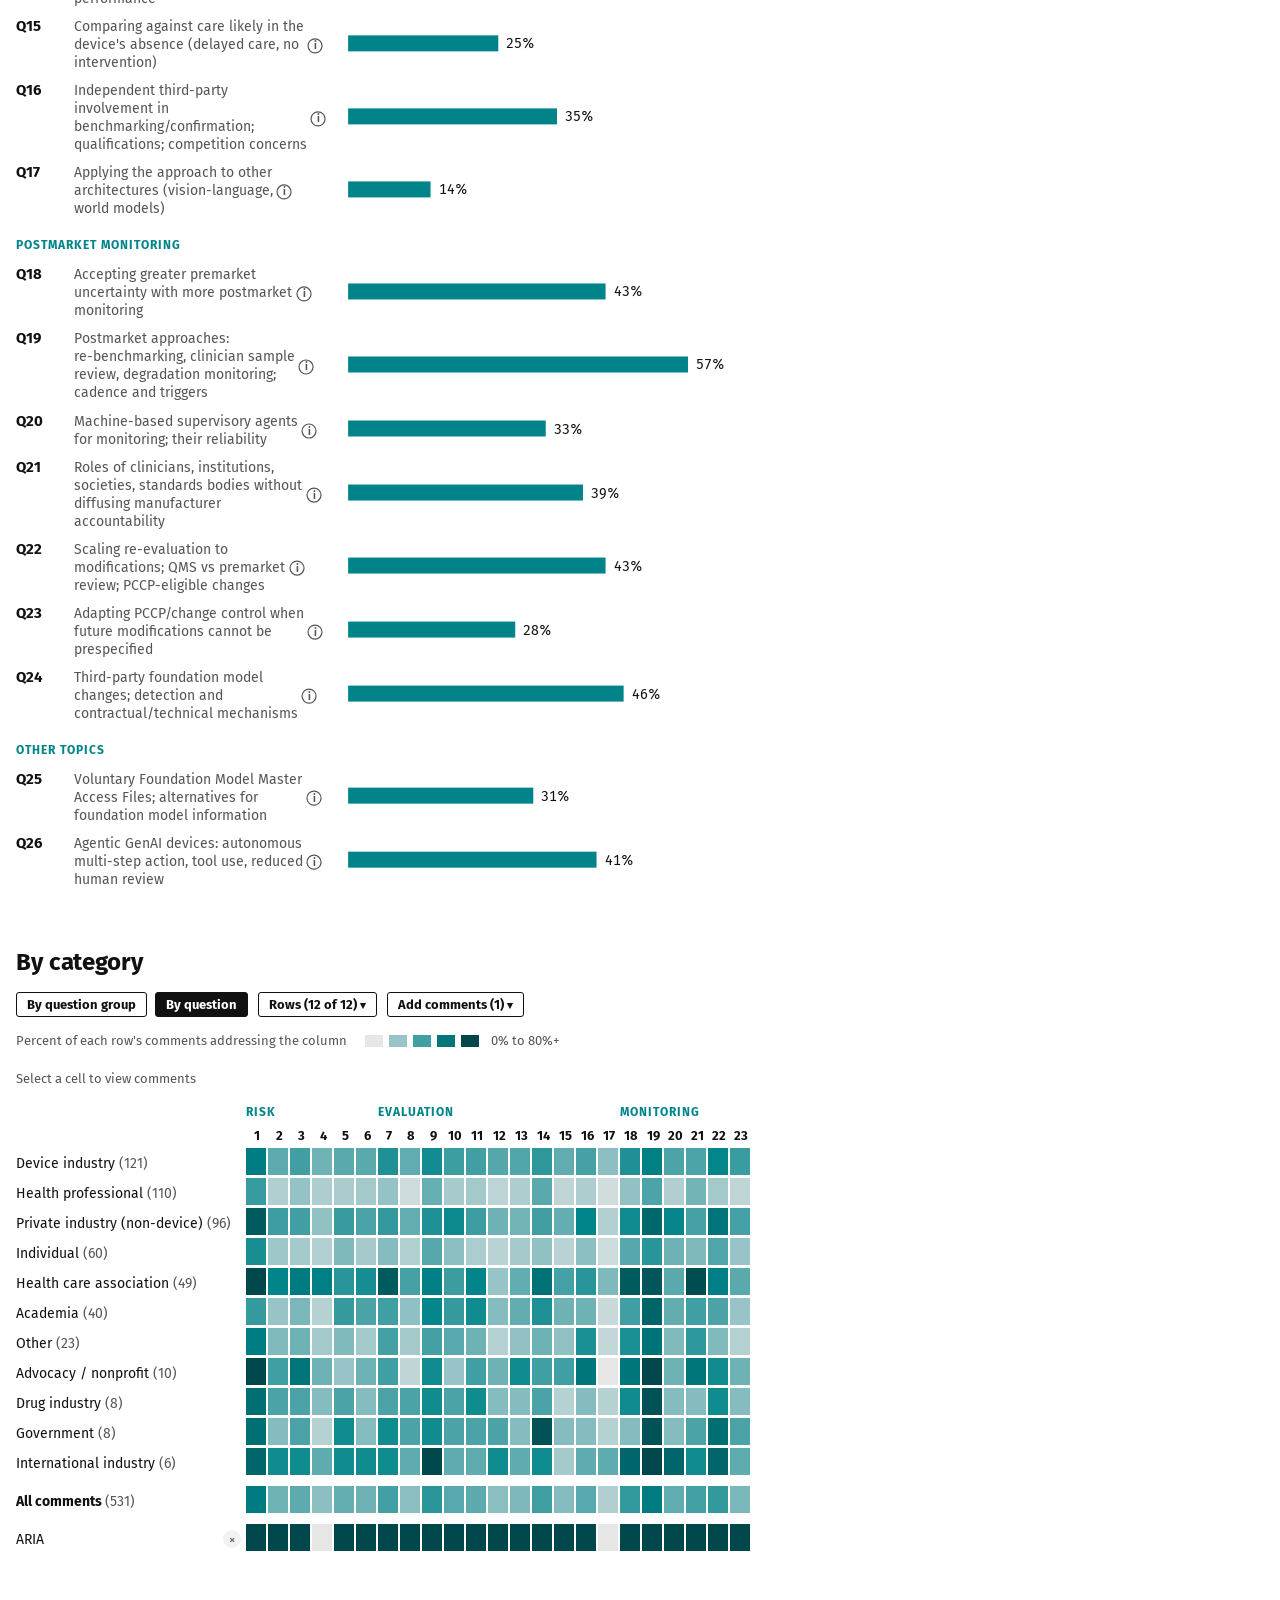
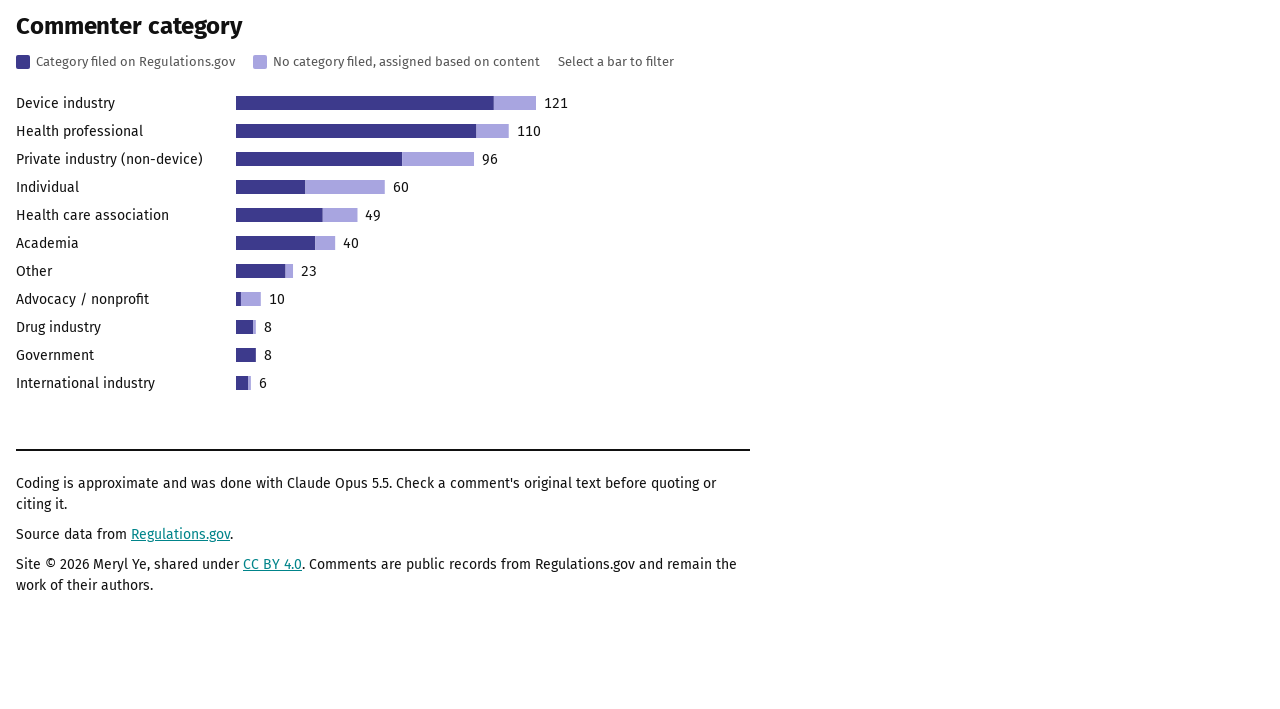
==== commit 022595ba: "Remove AI-written summaries and label AI-written opposition reasons and notes Co-Authored-By: Claude" ====
--- a/index.html
+++ b/index.html
@@ -271,7 +271,7 @@
     <div class="head">
       <h2>Comments</h2>
       <div class="filters">
-        <input class="field" id="search" type="search" placeholder="Search names and summaries" aria-label="Search comments by name or summary">
+        <input class="field" id="search" type="search" placeholder="Search names, categories, or comment numbers" aria-label="Search comments by name, category, or comment number">
         <label class="sortby"><span class="label" style="min-width:0">Sort</span>
           <select id="sort" class="select" aria-label="Sort comments">
             <option value="latest" selected>Latest</option>
@@ -520,7 +520,7 @@
   const opening = box.hidden; box.hidden = false;
   if (opening || renderOpp.last !== key) requestAnimationFrame(() => reveal(box)); renderOpp.last = key;
   box.innerHTML = `<p>Reasons given by comments opposing “${esc(p.label)}”${rs.length < ids.size ? ` (${ids.size - rs.length === 1 ? "one opposing comment is" : ids.size - rs.length + " opposing comments are"} counted but not shown at the author's request)` : ""}. Each is a short paraphrase; check the comment before quoting it.</p>
-    <ul>${rs.map(r => { const c = BYID[r.id]; return `<li>${esc(r.reason)} <span style="color:var(--muted)">(${c ? esc(c.commenter_type) : ""}, <a href="https://www.regulations.gov/comment/${esc(r.id)}" target="_blank" rel="noopener">read comment</a>)</span></li>`; }).join("")}</ul>`;
+    <ul>${rs.map(r => { const c = BYID[r.id]; return `<li><span class="src">AI-written reason:</span> ${esc(r.reason)} <span style="color:var(--muted)">(${c ? esc(c.commenter_type) : ""}, <a href="https://www.regulations.gov/comment/${esc(r.id)}" target="_blank" rel="noopener">read comment</a>)</span></li>`; }).join("")}</ul>`;
 }
 
 /* Top recommendations */
@@ -692,10 +692,10 @@
   let rows = D.filter(c => state.types.size === 0 || state.types.has(c.commenter_type));
   if (state.cat) rows = rows.filter(c => c.commenter_type === state.cat);
   if (state.sel) rows = rows.filter(c => itemsFor(c, state.sel.lens).includes(state.sel.key));
-  if (q) rows = rows.filter(c => !c.hidden && [c.id, c.org, c.title, c.commenter_type, c.summary || ""].join(" ").toLowerCase().includes(q));
+  if (q) rows = rows.filter(c => !c.hidden && [c.id, c.org, c.title, c.commenter_type].join(" ").toLowerCase().includes(q));
   const withheld = rows.filter(c => c.hidden).length; rows = rows.filter(c => !c.hidden);
   const pend = PENDING().filter(c => (state.types.size === 0 || state.types.has(c.commenter_type)) && (!state.sel || itemsFor(c, state.sel.lens).includes(state.sel.key))
-    && (!q || [c.org, c.title, c.commenter_type, c.summary || "", "pending"].join(" ").toLowerCase().includes(q)));
+    && (!q || [c.org, c.title, c.commenter_type, "pending"].join(" ").toLowerCase().includes(q)));
   const note = document.getElementById("selNote"), clear = document.getElementById("clear");
   if (state.sel) {
     const it = catalog(state.sel.lens).find(i => i.key === state.sel.key);
@@ -736,11 +736,9 @@
       ${facets(a.q_addr, a.topics)}</article>`
     : it.pending ? `<article class="card aria"><div class="top"><span class="who">${esc(it.name)}</span>${btn(it.c.id)}</div>
       <div class="meta"><span>${esc(it.c.commenter_type)}</span><span>Received ${fmtD(it.c.received)}</span><span>Posting pending</span>${it.c.url ? `<a href="${esc(it.c.url)}" target="_blank" rel="noopener">Read the letter</a>` : ""}</div>
-      ${q && (it.c.summary || "").toLowerCase().includes(q) ? `<p class="sum"><span class="src">AI-written summary:</span> ${hl(it.c.summary, q)}</p>` : ""}
       ${facets(it.c.q_addr, [])}</article>`
     : `<article class="card"><div class="top"><span class="who">${esc(it.name)}</span>${btn(it.c.id)}</div>
       <div class="meta"><a href="https://www.regulations.gov/comment/${esc(it.c.id)}" target="_blank" rel="noopener">${esc(short(it.c.id))}</a><span>${esc(it.c.commenter_type)}${it.c.type_inferred ? " (inferred)" : ""}</span><span>Received ${fmtD(it.c.received)}</span>${it.c.ai_disclosed ? "<span>Disclosed as AI-written</span>" : ""}${(it.c.also_filed || []).map(d => `<span>Also filed as <a href="https://www.regulations.gov/comment/${esc(d)}" target="_blank" rel="noopener">${esc(short(d))}</a></span>`).join("")}</div>
-      ${q && (it.c.summary || "").toLowerCase().includes(q) ? `<p class="sum"><span class="src">AI-written summary:</span> ${hl(it.c.summary, q)}</p>` : ""}
       ${it.c.unreadable ? '<div class="themes">Attachment unreadable, not coded</div>' : facets(it.c.q_addr, it.c.topics || [])}</article>`;
   document.getElementById("rows").innerHTML = shown.length ? shown.map(card).join("") : `<p class="empty">No comments match.</p>`;
   document.querySelectorAll("#rows .cmp").forEach(b => b.onclick = () => {
--- a/views.css
+++ b/views.css
@@ -70,3 +70,4 @@
 .af .measuring.duo > .row, .af .measuring > .row:has(.lab2) { grid-template-columns: max-content max-content minmax(0, 360px) 84px; }
 .af .measuring > .row > .lab2 { white-space: nowrap; }
 .af .row .num { text-align: left; }
+.src { color: var(--muted); }
